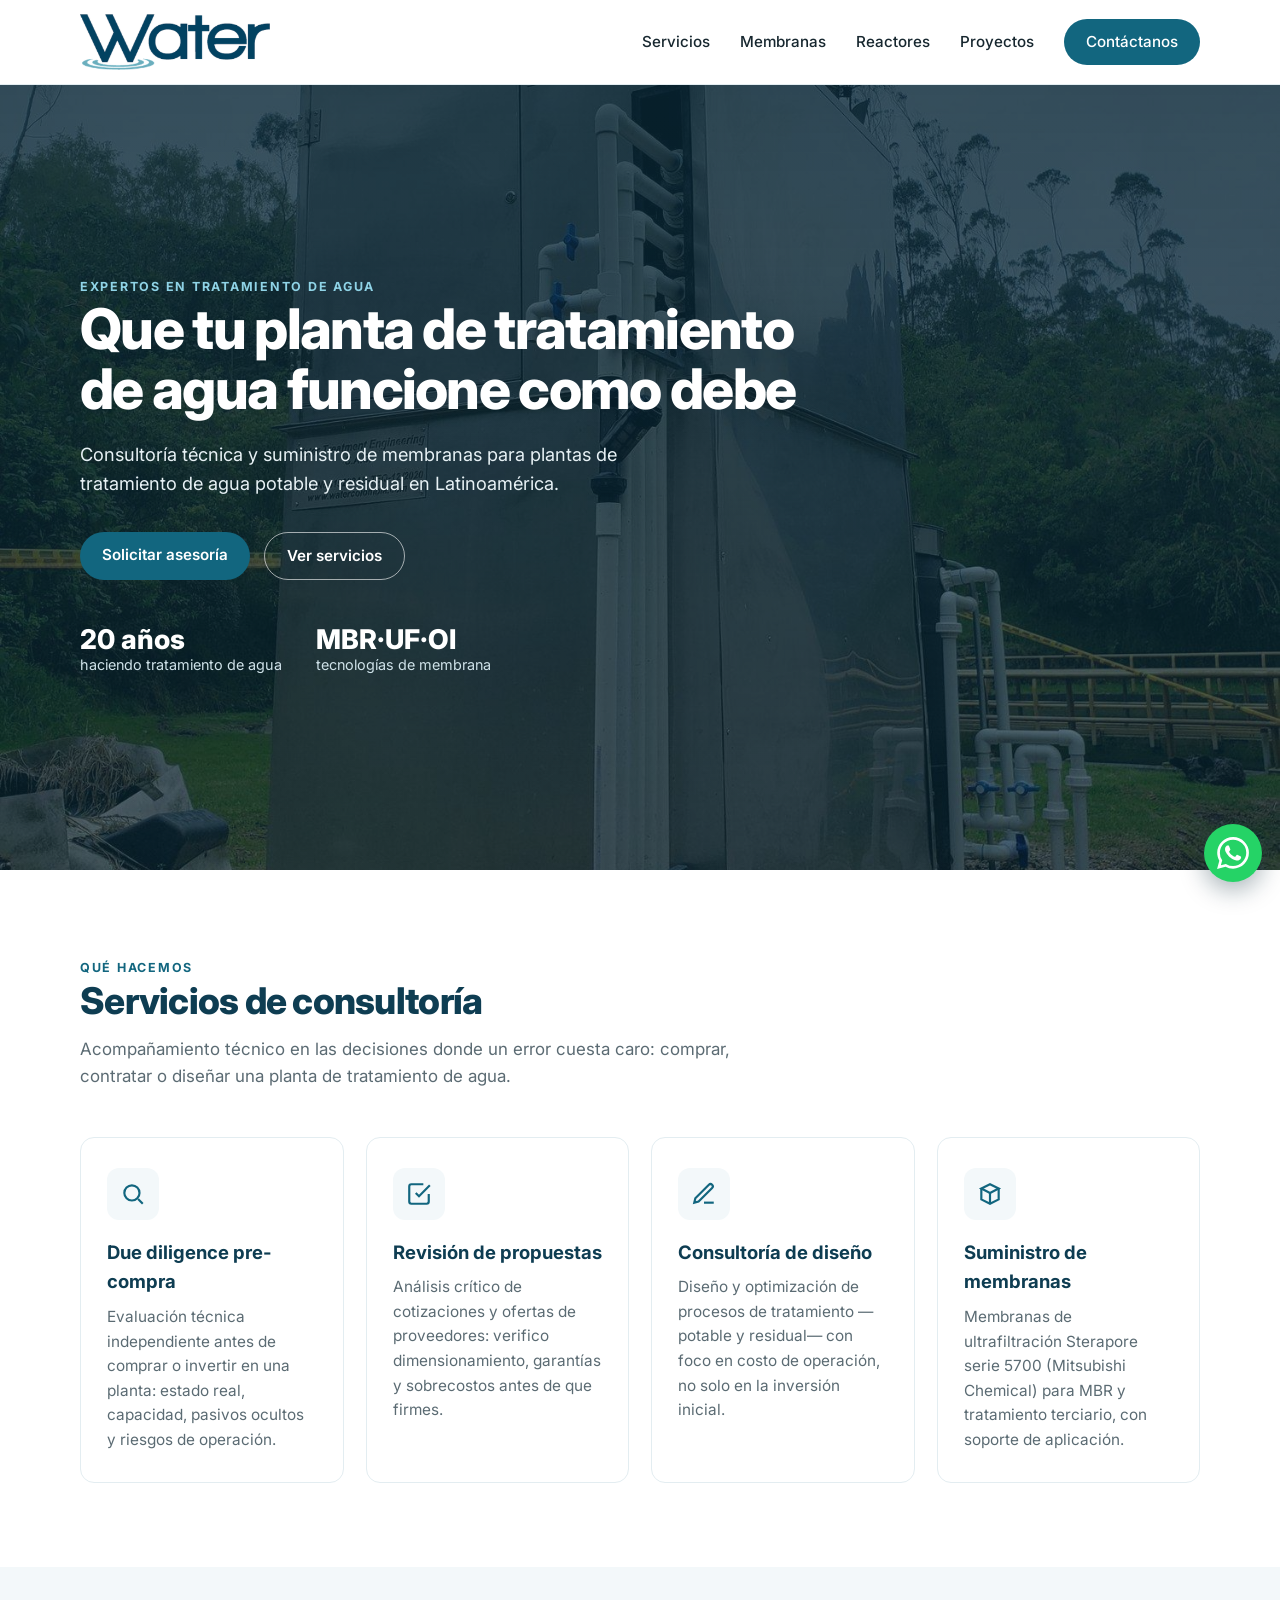
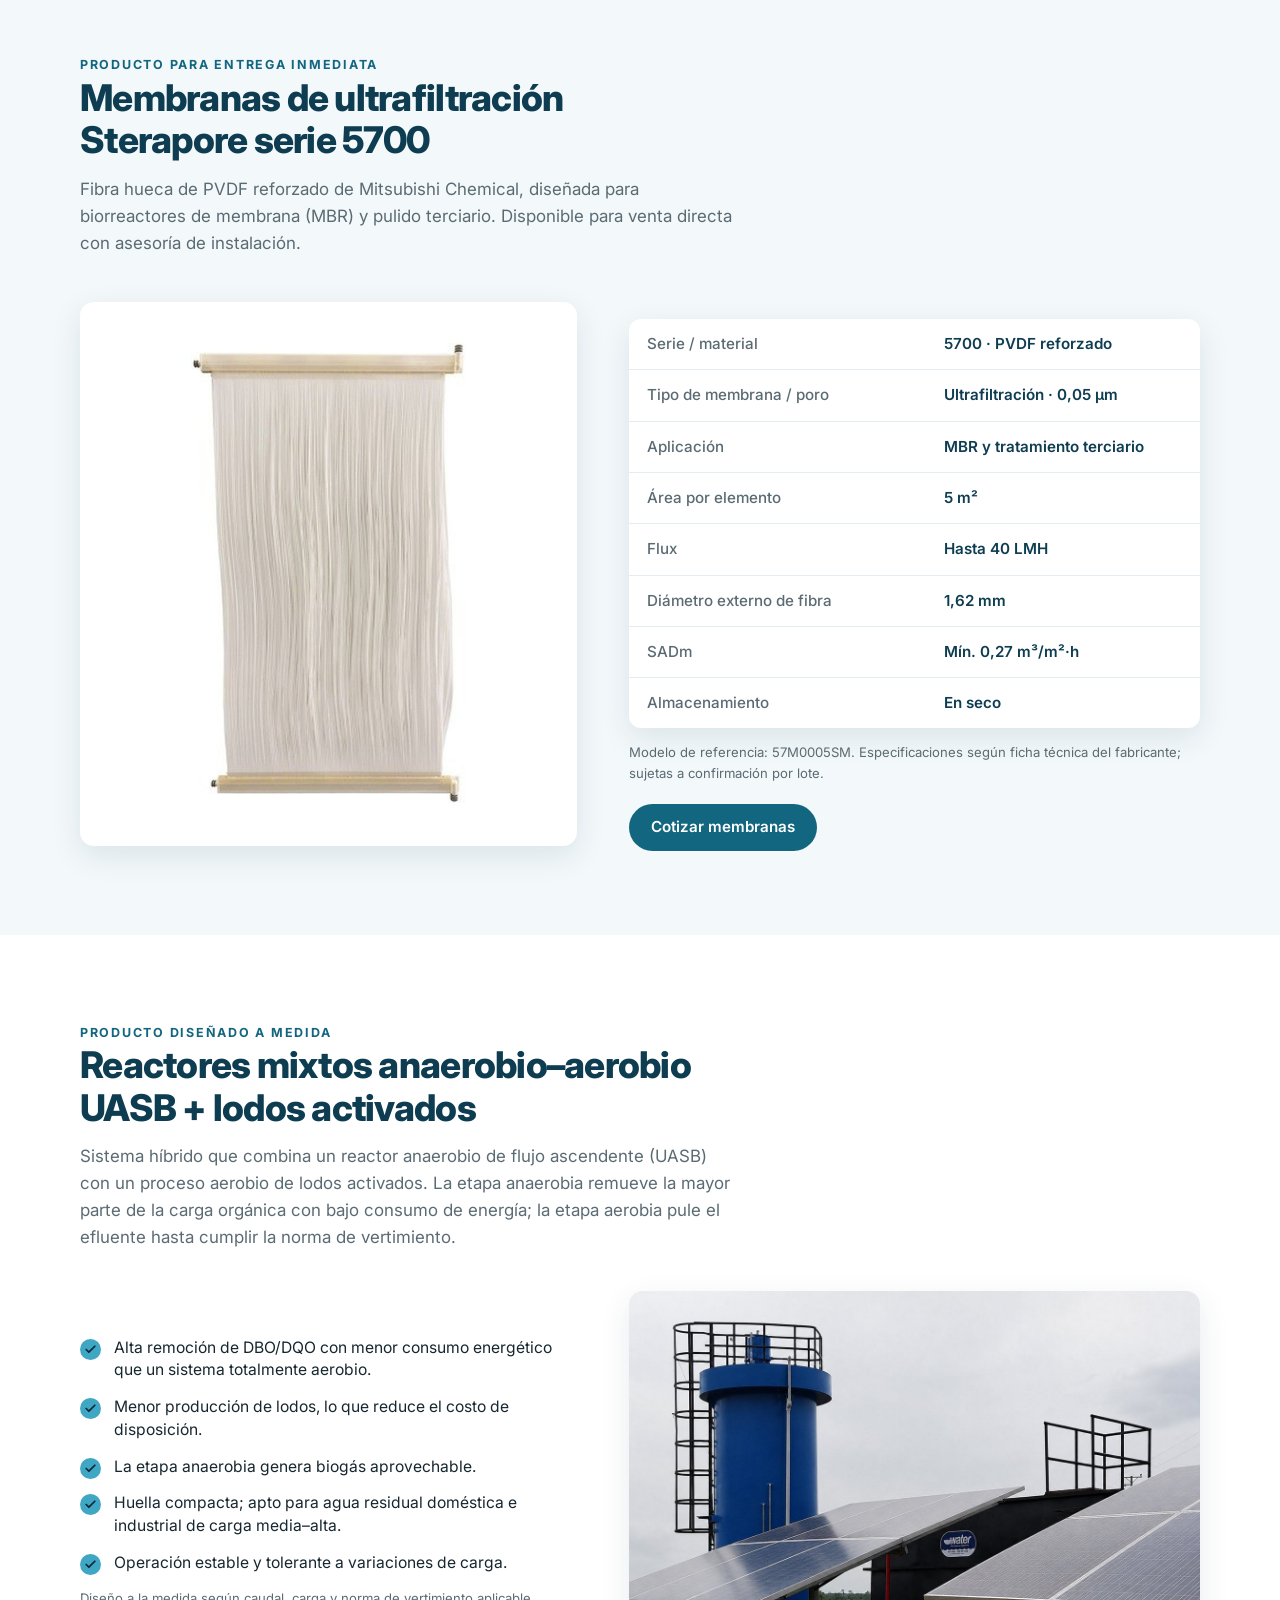
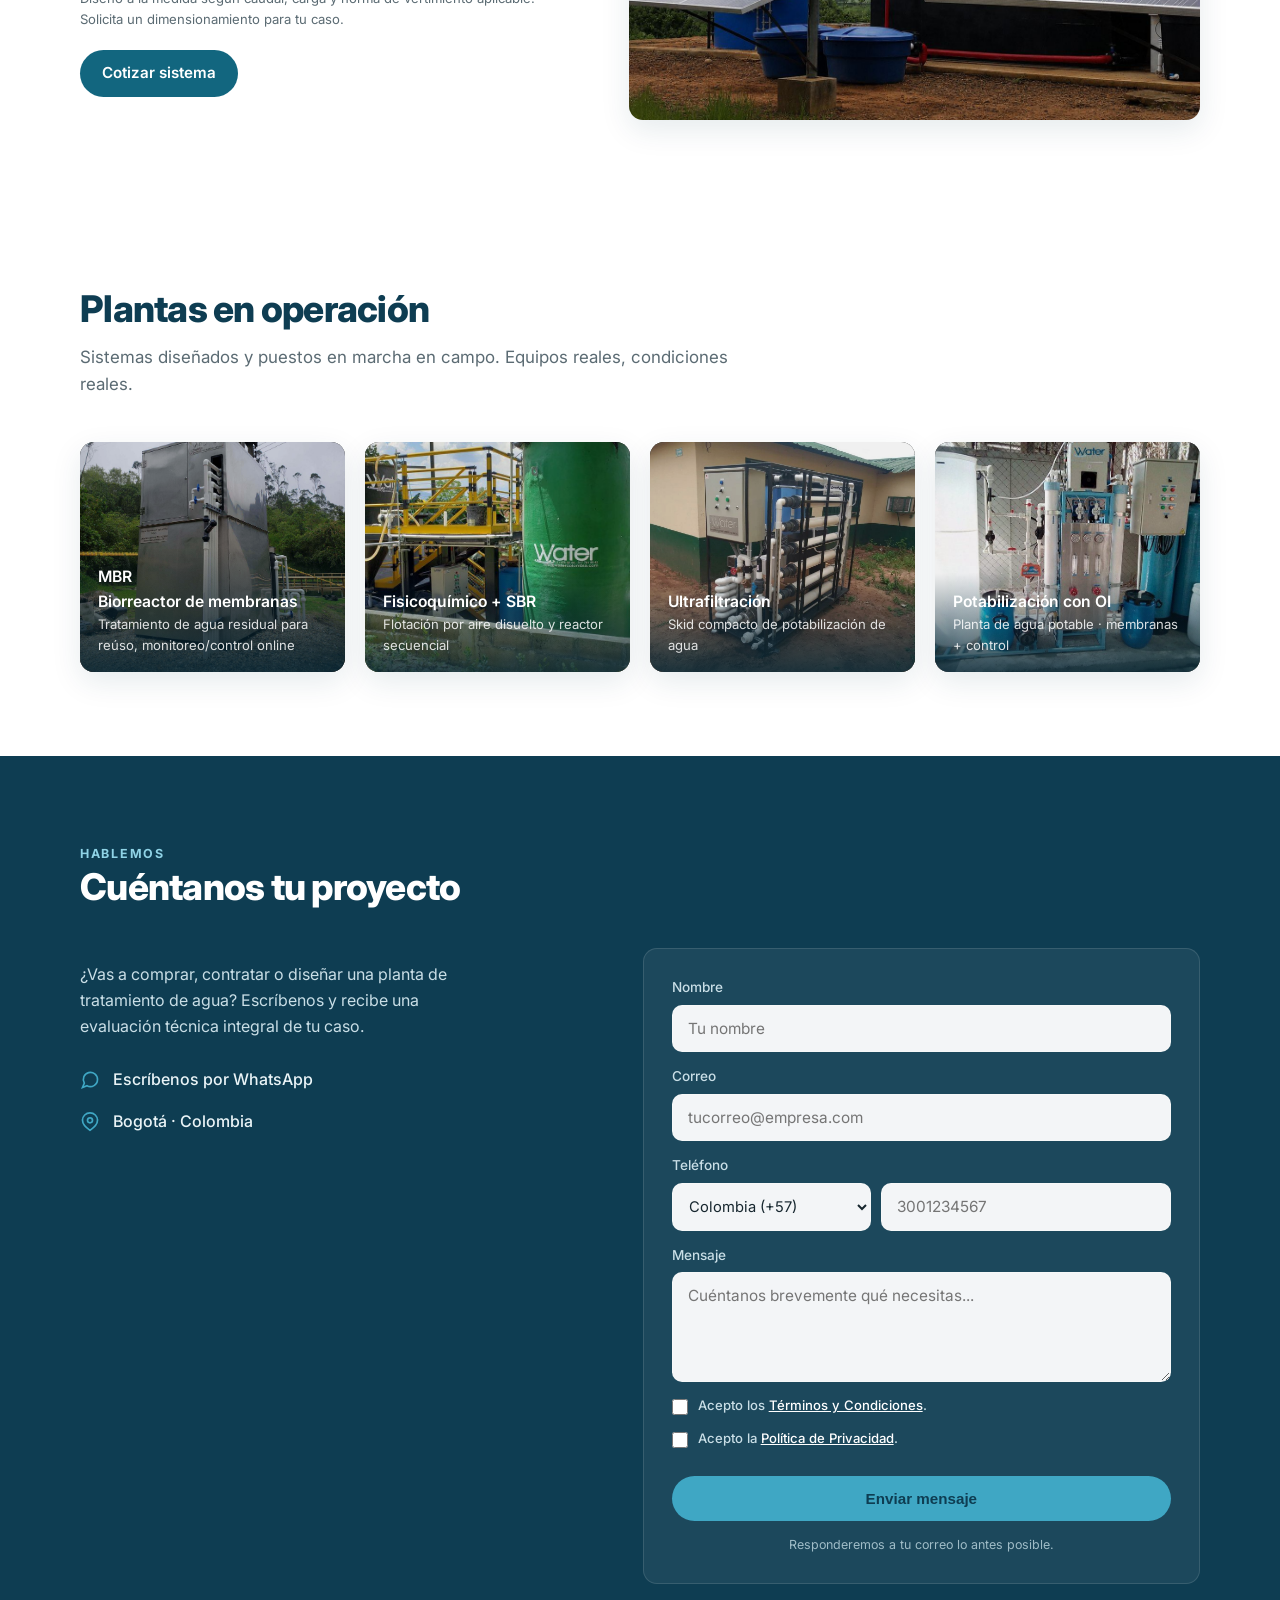
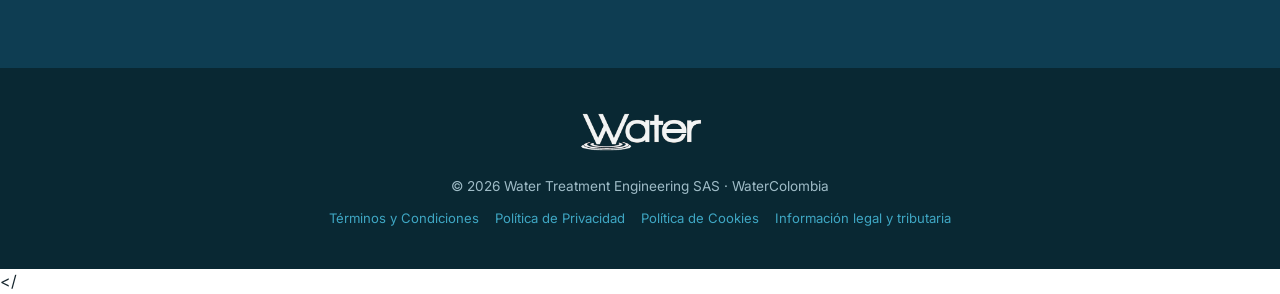
==== index.html @ f421b332 "Footer: nuevo logo blanco sin fondo Co-Authored-By: Claude Sonnet 5.5 <noreply@anthropic.com>" ====
<!DOCTYPE html>
<html lang="es">
<head>
<meta charset="UTF-8">
<meta name="viewport" content="width=device-width, initial-scale=1.0">
<title>WaterColombia · Expertos en tratamiento de agua en Colombia</title>
<meta name="description" content="Consultoría independiente en tratamiento de agua en Colombia: due diligence técnica, revisión de propuestas, diseño y suministro de membranas MBR/ultrafiltración en Latinoamérica.">
<link rel="canonical" href="https://www.watercolombia.com/">
<link rel="icon" type="image/png" sizes="48x48" href="img/favicon-48.png">
<link rel="icon" type="image/png" sizes="32x32" href="img/favicon-32.png">
<link rel="apple-touch-icon" sizes="180x180" href="img/apple-touch-icon.png">

<!-- Open Graph (vista previa al compartir el enlace) -->
<meta property="og:title" content="WaterColombia · Expertos en tratamiento de agua">
<meta property="og:description" content="Consultoría técnica independiente en tratamiento de agua y suministro de membranas MBR/UF.">
<meta property="og:type" content="website">
<meta property="og:url" content="https://www.watercolombia.com/">
<meta property="og:image" content="https://www.watercolombia.com/img/hero-mbr.jpg">

<script type="application/ld+json">
{
  "@context": "https://schema.org",
  "@type": "ProfessionalService",
  "name": "WaterColombia",
  "description": "Consultoría independiente en tratamiento de agua: due diligence técnica, revisión de propuestas, diseño y suministro de membranas MBR/ultrafiltración.",
  "url": "https://www.watercolombia.com/",
  "image": "https://www.watercolombia.com/img/hero-mbr.jpg",
  "areaServed": {
    "@type": "Country",
    "name": "Colombia"
  },
  "address": {
    "@type": "PostalAddress",
    "addressCountry": "CO"
  },
  "makesOffer": [
    { "@type": "Offer", "itemOffered": { "@type": "Service", "name": "Due diligence pre-compra de plantas de tratamiento de agua" } },
    { "@type": "Offer", "itemOffered": { "@type": "Service", "name": "Revisión de propuestas técnicas" } },
    { "@type": "Offer", "itemOffered": { "@type": "Service", "name": "Consultoría de diseño de plantas de tratamiento" } },
    { "@type": "Offer", "itemOffered": { "@type": "Product", "name": "Membranas de ultrafiltración Sterapore serie 5700" } }
  ]
}
</script>

<link rel="preconnect" href="https://fonts.googleapis.com">
<link rel="preconnect" href="https://fonts.gstatic.com" crossorigin>
<link href="https://fonts.googleapis.com/css2?family=Inter:wght@400;500;600;700;800&display=swap" rel="stylesheet">

<style>
  :root{
    --navy:#0e3d52;
    --teal:#12667f;
    --accent:#3fa7c4;
    --ink:#17272f;
    --muted:#5b6b73;
    --bg:#ffffff;
    --soft:#f3f8fa;
    --line:#e3edf1;
    --radius:14px;
    --shadow:0 10px 30px rgba(14,61,82,.10);
  }
  *{box-sizing:border-box;margin:0;padding:0}
  html{scroll-behavior:smooth}
  body{
    font-family:'Inter',system-ui,-apple-system,Segoe UI,Roboto,sans-serif;
    color:var(--ink);background:var(--bg);line-height:1.6;
    -webkit-font-smoothing:antialiased;
  }
  a{color:inherit;text-decoration:none}
  .wrap{width:min(1120px,92%);margin-inline:auto}
  section{padding:84px 0}
  h2{font-size:clamp(1.6rem,3.2vw,2.3rem);font-weight:800;color:var(--navy);letter-spacing:-.02em;line-height:1.15}
  .lead{color:var(--muted);font-size:1.06rem;max-width:60ch;margin-top:14px}
  .eyebrow{color:var(--teal);font-weight:700;text-transform:uppercase;letter-spacing:.14em;font-size:.78rem}

  /* ---------- Header ---------- */
  header{
    position:sticky;top:0;z-index:50;
    background:rgba(255,255,255,.88);backdrop-filter:saturate(180%) blur(10px);
    border-bottom:1px solid var(--line);
  }
  .nav{display:flex;align-items:center;justify-content:space-between;height:84px}
  .nav img{height:56px;width:auto;display:block}
  .nav-links{display:flex;gap:30px;align-items:center}
  .nav-links a{font-weight:500;color:var(--ink);font-size:.95rem}
  .nav-links a:hover{color:var(--teal)}
  .nav-links a.btn{color:#fff}
  .nav-links a.btn:hover{color:#fff}
  .btn{
    display:inline-block;background:var(--teal);color:#fff;font-weight:600;
    padding:11px 22px;border-radius:999px;font-size:.95rem;transition:.18s;
    border:none;cursor:pointer;
  }
  .btn:hover{background:var(--navy);transform:translateY(-1px)}
  .btn.ghost{background:transparent;color:var(--teal);border:1.5px solid var(--accent)}
  .btn.ghost:hover{background:var(--soft);color:var(--navy)}
  .menu-toggle{display:none;background:none;border:0;font-size:1.6rem;color:var(--navy);cursor:pointer}

  /* ---------- Hero ---------- */
  .hero{
    position:relative;color:#fff;overflow:hidden;
    background:linear-gradient(180deg,rgba(9,40,54,.78),rgba(9,40,54,.62)),url('img/hero-mbr.jpg') center 30%/cover no-repeat;
  }
  .hero .wrap{padding:104px 0 110px}
  .hero h1{font-size:clamp(2.1rem,5vw,3.5rem);font-weight:800;letter-spacing:-.03em;line-height:1.08;max-width:20ch}
  .hero p{margin-top:20px;font-size:1.14rem;max-width:52ch;color:#e7f1f5}
  .hero-cta{margin-top:34px;display:flex;gap:14px;flex-wrap:wrap}
  .hero-cta .btn.ghost{color:#fff;border-color:rgba(255,255,255,.6)}
  .hero-cta .btn.ghost:hover{background:rgba(255,255,255,.12);color:#fff}
  .trust{margin-top:46px;display:flex;gap:34px;flex-wrap:wrap;font-size:.9rem;color:#cfe2e9}
  .trust b{display:block;font-size:1.7rem;font-weight:800;color:#fff;line-height:1}
  .tech .tk,.tech .sep{display:inline-block;opacity:0;transform:translateX(26px);
    animation:techIn .55s cubic-bezier(.22,.9,.3,1) forwards;animation-delay:var(--d)}
  @keyframes techIn{to{opacity:1;transform:translateX(0)}}
  @media (prefers-reduced-motion:reduce){.tech .tk,.tech .sep{animation:none;opacity:1;transform:none}}

  /* ---------- Servicios ---------- */
  .grid{display:grid;gap:22px}
  .services{grid-template-columns:repeat(auto-fit,minmax(240px,1fr));margin-top:46px}
  .card{
    background:var(--bg);border:1px solid var(--line);border-radius:var(--radius);
    padding:30px 26px;transition:.2s;
  }
  .card:hover{box-shadow:var(--shadow);transform:translateY(-3px);border-color:#cfe3ea}
  .card .ic{
    width:52px;height:52px;border-radius:12px;background:var(--soft);
    display:grid;place-items:center;margin-bottom:18px;
  }
  .card .ic svg{width:26px;height:26px;stroke:var(--teal)}
  .card h3{font-size:1.16rem;color:var(--navy);font-weight:700;margin-bottom:8px}
  .card p{color:var(--muted);font-size:.96rem}

  /* ---------- Membranas ---------- */
  .membranas{background:var(--soft)}
  .mem-grid{display:grid;grid-template-columns:1fr 1.15fr;gap:52px;align-items:center;margin-top:40px}
  .mem-grid img{width:100%;border-radius:var(--radius);box-shadow:var(--shadow)}
  table.spec{width:100%;border-collapse:collapse;margin-top:22px;background:#fff;border-radius:12px;overflow:hidden;box-shadow:var(--shadow)}
  table.spec td{padding:13px 18px;border-bottom:1px solid var(--line);font-size:.95rem}
  table.spec tr:last-child td{border-bottom:none}
  table.spec td:first-child{color:var(--muted);font-weight:500;width:52%}
  table.spec td:last-child{color:var(--navy);font-weight:600}
  .note{font-size:.82rem;color:var(--muted);margin-top:14px}
  .benefits{list-style:none;margin-top:22px;display:flex;flex-direction:column;gap:14px}
  .benefits li{position:relative;padding-left:34px;color:var(--ink);font-size:.98rem;line-height:1.45}
  .benefits li::before{
    content:"";position:absolute;left:0;top:2px;width:21px;height:21px;border-radius:50%;
    background:var(--accent) url("data:image/svg+xml,%3Csvg xmlns='http://www.w3.org/2000/svg' viewBox='0 0 24 24' fill='none' stroke='%23092836' stroke-width='3.2' stroke-linecap='round' stroke-linejoin='round'%3E%3Cpath d='M20 6L9 17l-5-5'/%3E%3C/svg%3E") center/13px no-repeat;
  }

  /* ---------- Proyectos ---------- */
  .proj-grid{display:grid;grid-template-columns:repeat(auto-fit,minmax(260px,1fr));gap:20px;margin-top:44px}
  .proj{border-radius:var(--radius);overflow:hidden;position:relative;box-shadow:var(--shadow);background:#000}
  .proj img{width:100%;height:230px;object-fit:cover;display:block;transition:.4s;opacity:.94}
  .proj:hover img{transform:scale(1.05);opacity:1}
  .proj span{
    position:absolute;left:0;right:0;bottom:0;padding:16px 18px;color:#fff;font-weight:600;
    background:linear-gradient(0deg,rgba(9,40,54,.86),transparent);font-size:.98rem;
  }
  .proj span small{display:block;font-weight:400;opacity:.85;font-size:.82rem}

  /* ---------- Contacto ---------- */
  .contacto{background:var(--navy);color:#fff}
  .contacto h2{color:#fff}
  .contact-grid{display:grid;grid-template-columns:1fr 1.1fr;gap:56px;margin-top:40px;align-items:start}
  .contact-info p{color:#c9dee6;margin-top:14px;max-width:42ch}
  .contact-list{margin-top:28px;display:flex;flex-direction:column;gap:16px}
  .contact-list a,.contact-list div{display:flex;align-items:center;gap:13px;color:#eaf4f7;font-weight:500}
  .contact-list svg{width:20px;height:20px;stroke:var(--accent);flex:none}
  form{display:grid;gap:14px;background:rgba(255,255,255,.06);padding:28px;border-radius:var(--radius);border:1px solid rgba(255,255,255,.12)}
  form label{font-size:.85rem;color:#c9dee6;font-weight:500;margin-bottom:-8px}
  .phone-row{display:grid;grid-template-columns:minmax(130px,40%) 1fr;gap:10px}
  .field-hint{font-size:.78rem;color:#9fbcc7;margin-top:-6px}
  .field-hint.bad{color:#ffb4b4}
  form select{
    width:100%;padding:13px 12px;border-radius:10px;border:1px solid rgba(255,255,255,.18);
    background:rgba(255,255,255,.95);color:var(--ink);font-family:inherit;font-size:.92rem;
    text-overflow:ellipsis;
  }
  form select:focus{outline:2px solid var(--accent);border-color:transparent}
  form input,form textarea{
    width:100%;padding:13px 15px;border-radius:10px;border:1px solid rgba(255,255,255,.18);
    background:rgba(255,255,255,.95);color:var(--ink);font-family:inherit;font-size:.96rem;
  }
  form input:focus,form textarea:focus{outline:2px solid var(--accent);border-color:transparent}
  form textarea{resize:vertical;min-height:110px}
  form .btn{width:100%;background:var(--accent);color:var(--navy);font-weight:700;padding:14px}
  form .btn:hover{background:#fff}
  .form-note{font-size:.78rem;color:#9fbcc7;text-align:center}
  .form-ok{background:rgba(63,167,196,.18);border:1px solid var(--accent);border-radius:10px;padding:12px 14px;color:#fff;font-size:.92rem}
  .form-err{background:rgba(220,70,70,.18);border:1px solid #e07070;border-radius:10px;padding:10px 14px;color:#fff;font-size:.88rem}
  .consent{display:flex;align-items:flex-start;gap:10px;font-size:.82rem;color:#c9dee6;line-height:1.4;margin:0}
  .consent input[type=checkbox]{width:16px;height:16px;flex:none;margin-top:3px;accent-color:var(--accent)}
  .consent a{color:#fff;text-decoration:underline}

  /* ---------- Botón flotante WhatsApp ---------- */
  .wa-float{
    position:fixed;right:18px;bottom:18px;z-index:60;width:58px;height:58px;border-radius:50%;
    background:#25d366;display:grid;place-items:center;box-shadow:0 8px 24px rgba(9,40,54,.35);
    transition:transform .18s,box-shadow .18s;
  }
  .wa-float:hover{transform:scale(1.07);box-shadow:0 10px 28px rgba(9,40,54,.45)}
  .wa-float svg{width:32px;height:32px;fill:#fff}

  /* ---------- Footer ---------- */
  footer{background:#092833;color:#9fbcc7;padding:40px 0;text-align:center}
  footer img{height:46px;width:auto;margin-bottom:14px;opacity:.95}
  footer p{font-size:.85rem}
  footer a{color:var(--accent)}

  /* ---------- Responsive ---------- */
  @media(max-width:820px){
    .mem-grid,.contact-grid{grid-template-columns:1fr;gap:34px}
    .nav-links{
      display:none;position:absolute;top:84px;left:0;right:0;flex-direction:column;
      background:#fff;border-bottom:1px solid var(--line);padding:18px 0;gap:6px;box-shadow:var(--shadow);
    }
    .nav-links.open{display:flex}
    .nav-links a{padding:10px 22px;width:100%}
    .nav-links .btn{margin:8px 22px 0;text-align:center}
    .menu-toggle{display:block}
    section{padding:60px 0}
    .hero .wrap{padding:76px 0 84px}
  }
</style>
</head>
<body>

<!-- ============ HEADER ============ -->
<header>
  <div class="wrap nav">
    <a href="#inicio"><img src="img/logo-dark.png" alt="WaterColombia"></a>
    <nav class="nav-links" id="navLinks">
      <a href="#servicios">Servicios</a>
      <a href="#membranas">Membranas</a>
      <a href="#reactores">Reactores</a>
      <a href="#proyectos">Proyectos</a>
      <a href="#contacto" class="btn">Contáctanos</a>
    </nav>
    <button class="menu-toggle" id="menuToggle" aria-label="Menú">&#9776;</button>
  </div>
</header>

<!-- ============ HERO ============ -->
<section class="hero" id="inicio">
  <div class="wrap">
    <span class="eyebrow" style="color:#8fd3e6">Expertos en tratamiento de agua</span>
    <h1>Que tu planta de tratamiento de agua funcione como debe</h1>
    <p>Consultoría técnica y suministro de membranas para plantas de tratamiento de agua potable y residual en Latinoamérica.</p>
    <div class="hero-cta">
      <a href="#contacto" class="btn">Solicitar asesoría</a>
      <a href="#servicios" class="btn ghost">Ver servicios</a>
    </div>
    <div class="trust">
      <div><b><span id="yearCount">1</span> años</b> haciendo tratamiento de agua</div>
      <div><b class="tech"><span class="tk" style="--d:.42s">MBR</span><span class="sep" style="--d:.34s"> · </span><span class="tk" style="--d:.26s">UF</span><span class="sep" style="--d:.18s"> · </span><span class="tk" style="--d:.1s">OI</span></b> tecnologías de membrana</div>
    </div>
  </div>
</section>

<!-- ============ SERVICIOS ============ -->
<section id="servicios">
  <div class="wrap">
    <span class="eyebrow">Qué hacemos</span>
    <h2>Servicios de consultoría</h2>
    <p class="lead">Acompañamiento técnico en las decisiones donde un error cuesta caro: comprar, contratar o diseñar una planta de tratamiento de agua.</p>

    <div class="grid services">
      <div class="card">
        <div class="ic"><svg fill="none" stroke-width="2" viewBox="0 0 24 24"><circle cx="11" cy="11" r="7"/><path d="M21 21l-4.3-4.3"/></svg></div>
        <h3>Due diligence pre-compra</h3>
        <p>Evaluación técnica independiente antes de comprar o invertir en una planta: estado real, capacidad, pasivos ocultos y riesgos de operación.</p>
      </div>
      <div class="card">
        <div class="ic"><svg fill="none" stroke-width="2" viewBox="0 0 24 24"><path d="M9 11l3 3L22 4"/><path d="M21 12v7a2 2 0 01-2 2H5a2 2 0 01-2-2V5a2 2 0 012-2h11"/></svg></div>
        <h3>Revisión de propuestas</h3>
        <p>Análisis crítico de cotizaciones y ofertas de proveedores: verifico dimensionamiento, garantías y sobrecostos antes de que firmes.</p>
      </div>
      <div class="card">
        <div class="ic"><svg fill="none" stroke-width="2" viewBox="0 0 24 24"><path d="M12 20h9"/><path d="M16.5 3.5a2.1 2.1 0 013 3L7 19l-4 1 1-4z"/></svg></div>
        <h3>Consultoría de diseño</h3>
        <p>Diseño y optimización de procesos de tratamiento —potable y residual— con foco en costo de operación, no solo en la inversión inicial.</p>
      </div>
      <div class="card">
        <div class="ic"><svg fill="none" stroke-width="2" viewBox="0 0 24 24"><path d="M20 7L12 3 4 7l8 4 8-4z"/><path d="M4 7v10l8 4 8-4V7"/><path d="M12 11v10"/></svg></div>
        <h3>Suministro de membranas</h3>
        <p>Membranas de ultrafiltración Sterapore serie 5700 (Mitsubishi Chemical) para MBR y tratamiento terciario, con soporte de aplicación.</p>
      </div>
    </div>
  </div>
</section>

<!-- ============ MEMBRANAS ============ -->
<section class="membranas" id="membranas">
  <div class="wrap">
    <span class="eyebrow">Producto para entrega inmediata</span>
    <h2>Membranas de ultrafiltración<br>Sterapore serie 5700</h2>
    <p class="lead">Fibra hueca de PVDF reforzado de Mitsubishi Chemical, diseñada para biorreactores de membrana (MBR) y pulido terciario. Disponible para venta directa con asesoría de instalación.</p>

    <div class="mem-grid">
      <div style="background:#fff;border-radius:var(--radius);box-shadow:var(--shadow);display:flex;justify-content:center;align-items:center;padding:32px">
        <img src="img/membrana-modulo.jpg" alt="Módulo de membrana de ultrafiltración de fibra hueca Sterapore" loading="lazy" style="width:auto;max-width:100%;max-height:480px;box-shadow:none;border-radius:0">
      </div>
      <div>
        <table class="spec">
          <tr><td>Serie / material</td><td>5700 · PVDF reforzado</td></tr>
          <tr><td>Tipo de membrana / poro</td><td>Ultrafiltración · 0,05 µm</td></tr>
          <tr><td>Aplicación</td><td>MBR y tratamiento terciario</td></tr>
          <tr><td>Área por elemento</td><td>5 m²</td></tr>
          <tr><td>Flux</td><td>Hasta 40 LMH</td></tr>
          <tr><td>Diámetro externo de fibra</td><td>1,62 mm</td></tr>
          <tr><td>SADm</td><td>Mín. 0,27 m³/m²·h</td></tr>
          <tr><td>Almacenamiento</td><td>En seco</td></tr>
        </table>
        <p class="note">Modelo de referencia: 57M0005SM. Especificaciones según ficha técnica del fabricante; sujetas a confirmación por lote.</p>
        <a href="#contacto" class="btn" style="margin-top:20px">Cotizar membranas</a>
      </div>
    </div>
  </div>
</section>

<!-- ============ REACTORES UASB ============ -->
<section id="reactores">
  <div class="wrap">
    <span class="eyebrow">Producto diseñado a medida</span>
    <h2>Reactores mixtos anaerobio–aerobio<br>UASB + lodos activados</h2>
    <p class="lead">Sistema híbrido que combina un reactor anaerobio de flujo ascendente (UASB) con un proceso aerobio de lodos activados. La etapa anaerobia remueve la mayor parte de la carga orgánica con bajo consumo de energía; la etapa aerobia pule el efluente hasta cumplir la norma de vertimiento.</p>

    <div class="mem-grid">
      <div>
        <ul class="benefits">
          <li>Alta remoción de DBO/DQO con menor consumo energético que un sistema totalmente aerobio.</li>
          <li>Menor producción de lodos, lo que reduce el costo de disposición.</li>
          <li>La etapa anaerobia genera biogás aprovechable.</li>
          <li>Huella compacta; apto para agua residual doméstica e industrial de carga media–alta.</li>
          <li>Operación estable y tolerante a variaciones de carga.</li>
        </ul>
        <p class="note">Diseño a la medida según caudal, carga y norma de vertimiento aplicable. Solicita un dimensionamiento para tu caso.</p>
        <a href="#contacto" class="btn" style="margin-top:20px">Cotizar sistema</a>
      </div>
      <img src="img/reactor-uasb.jpg" alt="Reactor anaerobio UASB con planta de lodos activados y alimentación solar" loading="lazy">
    </div>
  </div>
</section>

<!-- ============ PROYECTOS ============ -->
<section id="proyectos">
  <div class="wrap">
    <h2>Plantas en operación</h2>
    <p class="lead">Sistemas diseñados y puestos en marcha en campo. Equipos reales, condiciones reales.</p>

    <div class="proj-grid">
      <div class="proj">
        <img src="img/hero-mbr.jpg" alt="Planta MBR en acero inoxidable" loading="lazy">
        <span>MBR<br>Biorreactor de membranas<small>Tratamiento de agua residual para reúso, monitoreo/control online</small></span>
      </div>
      <div class="proj">
        <img src="img/planta-daf-sbr.jpg" alt="Planta DAF + SBR" loading="lazy">
        <span>Fisicoquímico + SBR<small>Flotación por aire disuelto y reactor secuencial</small></span>
      </div>
      <div class="proj">
        <img src="img/skid-oi.jpg" alt="Skid de ultrafiltración" loading="lazy">
        <span>Ultrafiltración<small>Skid compacto de potabilización de agua</small></span>
      </div>
      <div class="proj">
        <img src="img/ptap-oi.jpg" alt="Planta potabilizadora con ósmosis inversa" loading="lazy">
        <span>Potabilización con OI<small>Planta de agua potable · membranas + control</small></span>
      </div>
    </div>
  </div>
</section>

<!-- ============ CONTACTO ============ -->
<section class="contacto" id="contacto">
  <div class="wrap">
    <span class="eyebrow" style="color:#8fd3e6">Hablemos</span>
    <h2>Cuéntanos tu proyecto</h2>
    <div class="contact-grid">
      <div class="contact-info">
        <p>¿Vas a comprar, contratar o diseñar una planta de tratamiento de agua? Escríbenos y recibe una evaluación técnica integral de tu caso.</p>
        <div class="contact-list">
          <a href="https://wa.me/573209190272?text=Hola%2C%20quiero%20una%20asesor%C3%ADa%20en%20tratamiento%20de%20agua." target="_blank" rel="noopener">
            <svg fill="none" stroke-width="2" viewBox="0 0 24 24"><path d="M21 11.5a8.5 8.5 0 01-12.6 7.4L3 21l2.2-5.3A8.5 8.5 0 1121 11.5z"/></svg>
            Escríbenos por WhatsApp
          </a>
          <div>
            <svg fill="none" stroke-width="2" viewBox="0 0 24 24"><path d="M21 10c0 6-9 12-9 12s-9-6-9-12a9 9 0 0118 0z"/><circle cx="12" cy="10" r="3"/></svg>
            Bogotá · Colombia
          </div>
        </div>
      </div>

      <!-- FORMULARIO: se envía con Web3Forms al correo comercial, protegido con hCaptcha (activado en el panel de Web3Forms). -->
      <form id="contactForm" action="https://api.web3forms.com/submit" method="POST">
        <input type="hidden" name="access_key" value="590ce9ca-277c-46d6-8ea5-009a78114656">
        <input type="hidden" name="subject" value="Nuevo mensaje desde watercolombia.com">
        <input type="hidden" name="from_name" value="Sitio web WaterColombia">
        <input type="hidden" name="redirect" value="https://www.watercolombia.com/?enviado=1#contacto">
        <input type="checkbox" name="botcheck" style="display:none" tabindex="-1" autocomplete="off">
        <p class="form-ok" id="formOk" hidden>¡Gracias! Recibimos tu mensaje y te responderemos lo antes posible.</p>
        <label for="nombre">Nombre</label>
        <input id="nombre" type="text" name="name" placeholder="Tu nombre" required>
        <label for="email">Correo</label>
        <input id="email" type="email" name="email" placeholder="tucorreo@empresa.com" required autocomplete="email" inputmode="email" maxlength="120" pattern="[^@\s]+@[^@\s]+\.[A-Za-z]{2,}" title="Escribe un correo válido, por ejemplo nombre@empresa.com">
        <label for="telefono">Teléfono</label>
        <div class="phone-row">
          <select id="pais" aria-label="Indicativo del país"><option value="CO" selected>Colombia (+57)</option></select>
          <input id="telefono" type="tel" inputmode="numeric" placeholder="3001234567" autocomplete="tel-national" maxlength="12" required>
        </div>
        <input type="hidden" name="telefono" id="telefonoFull">
        <p class="field-hint" id="telHint" hidden></p>
        <label for="mensaje">Mensaje</label>
        <textarea id="mensaje" name="message" placeholder="Cuéntanos brevemente qué necesitas..." required></textarea>
        <label class="consent" for="aceptoTerminos">
          <input type="checkbox" id="aceptoTerminos" name="acepto_terminos" value="Si" required>
          <span>Acepto los <a href="legal/terminos.html" target="_blank" rel="noopener">Términos y Condiciones</a>.</span>
        </label>
        <label class="consent" for="aceptoPrivacidad">
          <input type="checkbox" id="aceptoPrivacidad" name="acepto_privacidad" value="Si" required>
          <span>Acepto la <a href="legal/privacidad.html" target="_blank" rel="noopener">Política de Privacidad</a>.</span>
        </label>
        <div class="h-captcha" data-captcha="true"></div>
        <p class="form-err" id="captchaErr" hidden>Marca la casilla “No soy un robot” para poder enviar.</p>
        <button type="submit" class="btn">Enviar mensaje</button>
        <p class="form-note">Responderemos a tu correo lo antes posible.</p>
      </form>
    </div>
  </div>
</section>

<!-- ============ FOOTER ============ -->
<footer>
  <div class="wrap">
    <img src="img/logo-footer.png" alt="WaterColombia">
    <p>© <span id="year"></span> Water Treatment Engineering SAS · WaterColombia</p>
    <p style="margin-top:10px;display:flex;gap:16px;justify-content:center;flex-wrap:wrap;font-size:.82rem">
      <a href="legal/terminos.html">Términos y Condiciones</a>
      <a href="legal/privacidad.html">Política de Privacidad</a>
      <a href="legal/cookies.html">Política de Cookies</a>
      <a href="legal/informacion-legal.html">Información legal y tributaria</a>
    </p>
  </div>
</footer>

<!-- ============ BOTÓN FLOTANTE WHATSAPP ============ -->
<a class="wa-float" href="https://wa.me/573209190272?text=Hola%2C%20quiero%20una%20asesor%C3%ADa%20en%20tratamiento%20de%20agua." target="_blank" rel="noopener" aria-label="Escríbenos por WhatsApp">
  <svg viewBox="0 0 24 24" aria-hidden="true"><path d="M17.472 14.382c-.297-.149-1.758-.867-2.03-.967-.273-.099-.471-.148-.67.15-.197.297-.767.966-.94 1.164-.173.199-.347.223-.644.075-.297-.15-1.255-.463-2.39-1.475-.883-.788-1.48-1.761-1.653-2.059-.173-.297-.018-.458.13-.606.134-.133.298-.347.446-.52.149-.174.198-.298.298-.497.099-.198.05-.371-.025-.52-.075-.149-.669-1.612-.916-2.207-.242-.579-.487-.5-.669-.51-.173-.008-.371-.01-.57-.01-.198 0-.52.074-.792.372-.272.297-1.04 1.016-1.04 2.479 0 1.462 1.065 2.875 1.213 3.074.149.198 2.096 3.2 5.077 4.487.709.306 1.262.489 1.694.625.712.227 1.36.195 1.871.118.571-.085 1.758-.719 2.006-1.413.248-.694.248-1.289.173-1.413-.074-.124-.272-.198-.57-.347m-5.421 7.403h-.004a9.87 9.87 0 01-5.031-1.378l-.361-.214-3.741.982.998-3.648-.235-.374a9.86 9.86 0 01-1.51-5.26c.001-5.45 4.436-9.884 9.888-9.884 2.64 0 5.122 1.03 6.988 2.898a9.825 9.825 0 012.893 6.994c-.003 5.45-4.437 9.884-9.885 9.884m8.413-18.297A11.815 11.815 0 0012.05 0C5.495 0 .16 5.335.157 11.892c0 2.096.547 4.142 1.588 5.945L.057 24l6.305-1.654a11.882 11.882 0 005.683 1.448h.005c6.554 0 11.89-5.335 11.893-11.893a11.821 11.821 0 00-3.48-8.413z"/></svg>
</a>

<script src="https://web3forms.com/client/script.js" async defer></script>
<script>
  // Año dinámico
  document.getElementById('year').textContent = new Date().getFullYear();
  // Mensaje de confirmación tras enviar el formulario
  if (/[?&]enviado=1/.test(location.search)) {
    const ok = document.getElementById('formOk');
    if (ok) ok.hidden = false;
  }
  // Validación del correo: formato completo (usuario@dominio.ext) con mensaje en español
  (function(){
    const em = document.getElementById('email');
    if(!em) return;
    const re = /^[^@\s]+@[^@\s]+\.[A-Za-z]{2,}$/;
    function check(){
      em.value = em.value.trim();
      em.setCustomValidity(re.test(em.value) ? '' : 'Escribe un correo válido, por ejemplo nombre@empresa.com');
    }
    em.addEventListener('input', check);
    em.addEventListener('blur', check);
    em.form.addEventListener('submit', check);
  })();
  // Teléfono: indicativo de país (Colombia +57 por defecto) y validación del número
  (function(){
    const sel = document.getElementById('pais');
    const inp = document.getElementById('telefono');
    const full = document.getElementById('telefonoFull');
    const hint = document.getElementById('telHint');
    if(!sel || !inp || !full) return;

    // Nombre|indicativo|ISO. Los países del plan NANP (+1) usan 10 dígitos con código de área.
    const raw = 'Afganistán|93|AF;Albania|355|AL;Alemania|49|DE;Andorra|376|AD;Angola|244|AO;Anguila|1|AI;Antigua y Barbuda|1|AG;Arabia Saudita|966|SA;Argelia|213|DZ;Argentina|54|AR;Armenia|374|AM;Aruba|297|AW;Australia|61|AU;Austria|43|AT;Azerbaiyán|994|AZ;Bahamas|1|BS;Bangladés|880|BD;Barbados|1|BB;Baréin|973|BH;Bélgica|32|BE;Belice|501|BZ;Benín|229|BJ;Bermudas|1|BM;Bielorrusia|375|BY;Birmania (Myanmar)|95|MM;Bolivia|591|BO;Bonaire|599|BQ;Bosnia y Herzegovina|387|BA;Botsuana|267|BW;Brasil|55|BR;Brunéi|673|BN;Bulgaria|359|BG;Burkina Faso|226|BF;Burundi|257|BI;Bután|975|BT;Cabo Verde|238|CV;Camboya|855|KH;Camerún|237|CM;Canadá|1|CA;Catar|974|QA;Chad|235|TD;Chile|56|CL;China|86|CN;Chipre|357|CY;Colombia|57|CO;Comoras|269|KM;Congo|242|CG;Corea del Norte|850|KP;Corea del Sur|82|KR;Costa de Marfil|225|CI;Costa Rica|506|CR;Croacia|385|HR;Cuba|53|CU;Curazao|599|CW;Dinamarca|45|DK;Dominica|1|DM;Ecuador|593|EC;Egipto|20|EG;El Salvador|503|SV;Emiratos Árabes Unidos|971|AE;Eritrea|291|ER;Eslovaquia|421|SK;Eslovenia|386|SI;España|34|ES;Estados Unidos|1|US;Estonia|372|EE;Esuatini|268|SZ;Etiopía|251|ET;Filipinas|63|PH;Finlandia|358|FI;Fiyi|679|FJ;Francia|33|FR;Gabón|241|GA;Gambia|220|GM;Georgia|995|GE;Ghana|233|GH;Gibraltar|350|GI;Granada|1|GD;Grecia|30|GR;Groenlandia|299|GL;Guadalupe|590|GP;Guam|1|GU;Guatemala|502|GT;Guayana Francesa|594|GF;Guernsey|44|GG;Guinea|224|GN;Guinea Ecuatorial|240|GQ;Guinea-Bisáu|245|GW;Guyana|592|GY;Haití|509|HT;Honduras|504|HN;Hong Kong|852|HK;Hungría|36|HU;India|91|IN;Indonesia|62|ID;Irak|964|IQ;Irán|98|IR;Irlanda|353|IE;Isla de Man|44|IM;Islandia|354|IS;Islas Caimán|1|KY;Islas Cook|682|CK;Islas Feroe|298|FO;Islas Malvinas|500|FK;Islas Marianas del Norte|1|MP;Islas Marshall|692|MH;Islas Salomón|677|SB;Islas Turcas y Caicos|1|TC;Islas Vírgenes Británicas|1|VG;Islas Vírgenes de EE. UU.|1|VI;Israel|972|IL;Italia|39|IT;Jamaica|1|JM;Japón|81|JP;Jersey|44|JE;Jordania|962|JO;Kazajistán|7|KZ;Kenia|254|KE;Kirguistán|996|KG;Kiribati|686|KI;Kosovo|383|XK;Kuwait|965|KW;Laos|856|LA;Lesoto|266|LS;Letonia|371|LV;Líbano|961|LB;Liberia|231|LR;Libia|218|LY;Liechtenstein|423|LI;Lituania|370|LT;Luxemburgo|352|LU;Macao|853|MO;Macedonia del Norte|389|MK;Madagascar|261|MG;Malasia|60|MY;Malaui|265|MW;Maldivas|960|MV;Malí|223|ML;Malta|356|MT;Marruecos|212|MA;Martinica|596|MQ;Mauricio|230|MU;Mauritania|222|MR;Mayotte|262|YT;México|52|MX;Micronesia|691|FM;Moldavia|373|MD;Mónaco|377|MC;Mongolia|976|MN;Montenegro|382|ME;Montserrat|1|MS;Mozambique|258|MZ;Namibia|264|NA;Nauru|674|NR;Nepal|977|NP;Nicaragua|505|NI;Níger|227|NE;Nigeria|234|NG;Niue|683|NU;Noruega|47|NO;Nueva Caledonia|687|NC;Nueva Zelanda|64|NZ;Omán|968|OM;Países Bajos|31|NL;Pakistán|92|PK;Palaos|680|PW;Palestina|970|PS;Panamá|507|PA;Papúa Nueva Guinea|675|PG;Paraguay|595|PY;Perú|51|PE;Polinesia Francesa|689|PF;Polonia|48|PL;Portugal|351|PT;Puerto Rico|1|PR;Reino Unido|44|GB;República Centroafricana|236|CF;República Checa|420|CZ;República Democrática del Congo|243|CD;República Dominicana|1|DO;Reunión|262|RE;Ruanda|250|RW;Rumanía|40|RO;Rusia|7|RU;Samoa|685|WS;Samoa Americana|1|AS;San Cristóbal y Nieves|1|KN;San Marino|378|SM;San Martín (parte holandesa)|1|SX;San Pedro y Miquelón|508|PM;San Vicente y las Granadinas|1|VC;Santa Elena|290|SH;Santa Lucía|1|LC;Santo Tomé y Príncipe|239|ST;Senegal|221|SN;Serbia|381|RS;Seychelles|248|SC;Sierra Leona|232|SL;Singapur|65|SG;Siria|963|SY;Somalia|252|SO;Sri Lanka|94|LK;Sudáfrica|27|ZA;Sudán|249|SD;Sudán del Sur|211|SS;Suecia|46|SE;Suiza|41|CH;Surinam|597|SR;Tailandia|66|TH;Taiwán|886|TW;Tanzania|255|TZ;Tayikistán|992|TJ;Timor Oriental|670|TL;Togo|228|TG;Tokelau|690|TK;Tonga|676|TO;Trinidad y Tobago|1|TT;Túnez|216|TN;Turkmenistán|993|TM;Turquía|90|TR;Tuvalu|688|TV;Ucrania|380|UA;Uganda|256|UG;Uruguay|598|UY;Uzbekistán|998|UZ;Vanuatu|678|VU;Vaticano|379|VA;Venezuela|58|VE;Vietnam|84|VN;Wallis y Futuna|681|WF;Yemen|967|YE;Yibuti|253|DJ;Zambia|260|ZM;Zimbabue|263|ZW';
    const list = raw.split(';').map(s => { const p = s.split('|'); return {name:p[0], code:p[1], iso:p[2]}; });
    list.sort((a,b) => (a.iso==='CO' ? -1 : b.iso==='CO' ? 1 : a.name.localeCompare(b.name,'es')));
    sel.innerHTML = '';
    list.forEach(c => {
      const o = document.createElement('option');
      o.value = c.iso;
      o.textContent = c.name + ' (+' + c.code + ')';
      o.dataset.code = c.code;
      sel.appendChild(o);
    });
    sel.value = 'CO';

    function country(){ const o = sel.options[sel.selectedIndex]; return {iso: sel.value, code: o ? o.dataset.code : '57'}; }

    function rules(c){
      if(c.iso === 'CO') return {
        ph: '3001234567', max: 12,
        hint: '',
        test: d => /^3\d{9}$/.test(d) || /^60\d{8}$/.test(d),
        msg: 'En Colombia el número debe tener 10 dígitos sin el +57: celular (empieza por 3) o fijo (empieza por 60).'
      };
      if(c.code === '1') return {
        ph: '2025550123', max: 11,
        hint: 'Escribe 10 dígitos: código de área + número, sin el +1.',
        test: d => /^[2-9]\d{2}[2-9]\d{6}$/.test(d),
        msg: 'Escribe 10 dígitos: código de área + número (sin el +1).'
      };
      return {
        ph: 'Número sin indicativo', max: 15,
        hint: 'Escribe el número sin el indicativo (+' + c.code + ').',
        test: d => d.length >= 6 && d.length <= 14 && (c.code.length + d.length) <= 15,
        msg: 'Escribe un número válido de 6 a 14 dígitos, sin el indicativo.'
      };
    }

    function digitsOf(v, c){
      let d = v.replace(/\D/g,'');
      if(c.iso === 'CO' && d.length === 12 && d.indexOf('57') === 0) d = d.slice(2);
      else if(c.iso !== 'CO' && d.length > 4 && d.indexOf(c.code) === 0 && (d.length - c.code.length) >= 6) d = d.slice(c.code.length);
      return d;
    }

    // Descarta números evidentemente falsos: todos iguales o secuencias.
    function looksFake(d){
      if(/^(\d)\1+$/.test(d)) return true;
      return '01234567890123456789'.indexOf(d) !== -1 || '98765432109876543210'.indexOf(d) !== -1;
    }

    function update(show){
      const c = country(), r = rules(c);
      inp.placeholder = r.ph;
      inp.maxLength = r.max + 6;
      const d = digitsOf(inp.value, c);
      let ok = true, message = '';
      if(!d){
        ok = false; message = 'Escribe tu número de teléfono.';
      } else {
        if(!r.test(d)){ ok = false; message = r.msg; }
        else if(looksFake(d)){ ok = false; message = 'Ese número no parece real. Revísalo, por favor.'; }
      }
      inp.setCustomValidity(ok ? '' : message);
      full.value = (d && ok) ? '+' + c.code + ' ' + d : '';
      hint.textContent = (!ok && show) ? message : r.hint;
      hint.hidden = !hint.textContent;
      hint.classList.toggle('bad', !ok && show);
    }

    sel.addEventListener('change', () => update(!!inp.value));
    inp.addEventListener('input', () => { inp.value = inp.value.replace(/[^\d\s\-+()]/g,''); update(false); });
    inp.addEventListener('blur', () => update(true));
    inp.form.addEventListener('submit', () => update(true));
    update(false);
  })();
  // Exigir el captcha antes de enviar (la verificación real la hace el servidor)
  (function(){
    const f = document.getElementById('contactForm');
    const err = document.getElementById('captchaErr');
    if(!f) return;
    f.addEventListener('submit', function(e){
      const r = f.querySelector('[name="h-captcha-response"]');
      if(!r || !r.value){
        e.preventDefault();
        if(err) err.hidden = false;
        return;
      }
      if(err) err.hidden = true;
      registrarConsentimiento(f);
    });
  })();

  // Registro trazable de la aceptación de Términos y Privacidad (fecha, hora, IP vía el Worker)
  function registrarConsentimiento(f){
    try{
      const nombre = f.querySelector('#nombre');
      const email = f.querySelector('#email');
      const aceptoTerminos = f.querySelector('#aceptoTerminos');
      const aceptoPrivacidad = f.querySelector('#aceptoPrivacidad');
      fetch('https://watercolombia-consent.absocialmedia3.workers.dev/', {
        method: 'POST',
        headers: { 'Content-Type': 'application/json' },
        body: JSON.stringify({
          nombre: nombre ? nombre.value : '',
          email: email ? email.value : '',
          acepto_terminos: !!(aceptoTerminos && aceptoTerminos.checked),
          acepto_privacidad: !!(aceptoPrivacidad && aceptoPrivacidad.checked),
          version_terminos: 'v1.0-2026-10-15',
          version_privacidad: 'v1.0-2026-10-15',
          pagina: location.href
        }),
        keepalive: true
      }).catch(function(){});
    }catch(e){}
  }
  // Menú móvil
  const t = document.getElementById('menuToggle'), n = document.getElementById('navLinks');
  t.addEventListener('click', () => n.classList.toggle('open'));
  n.querySelectorAll('a').forEach(a => a.addEventListener('click', () => n.classList.remove('open')));

  // Contador de años: 1 -> 20, rápido al inicio y desacelerando (easeOutCubic)
  (function(){
    const el = document.getElementById('yearCount');
    if(!el) return;
    const reduce = window.matchMedia('(prefers-reduced-motion:reduce)').matches;
    const start = 1, end = 20, dur = 1900;
    if(reduce){ el.textContent = end; return; }
    let t0 = null;
    function frame(now){
      if(t0 === null) t0 = now;
      const p = Math.min((now - t0) / dur, 1);
      const e = 1 - Math.pow(1 - p, 3);
      el.textContent = Math.round(start + (end - start) * e);
      if(p < 1) requestAnimationFrame(frame); else el.textContent = end;
    }
    requestAnimationFrame(frame);
  })();
</script>
</
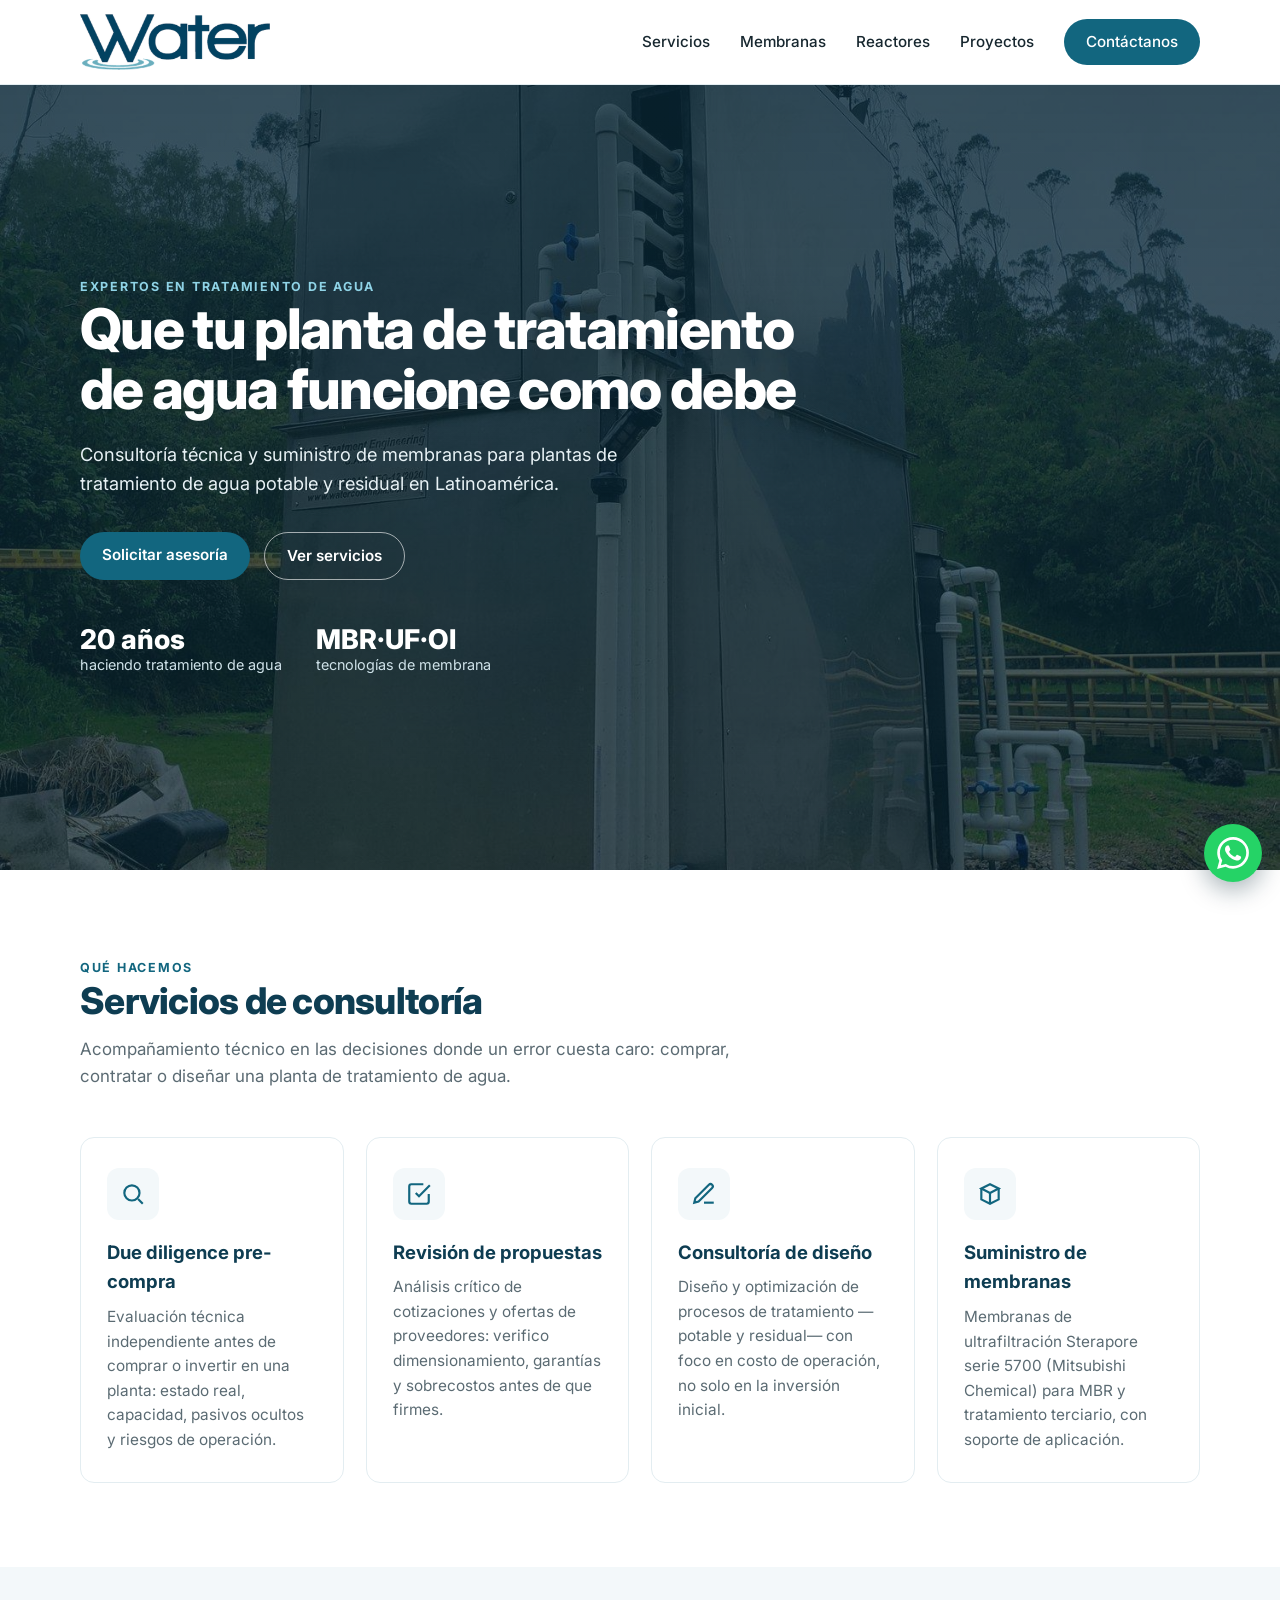
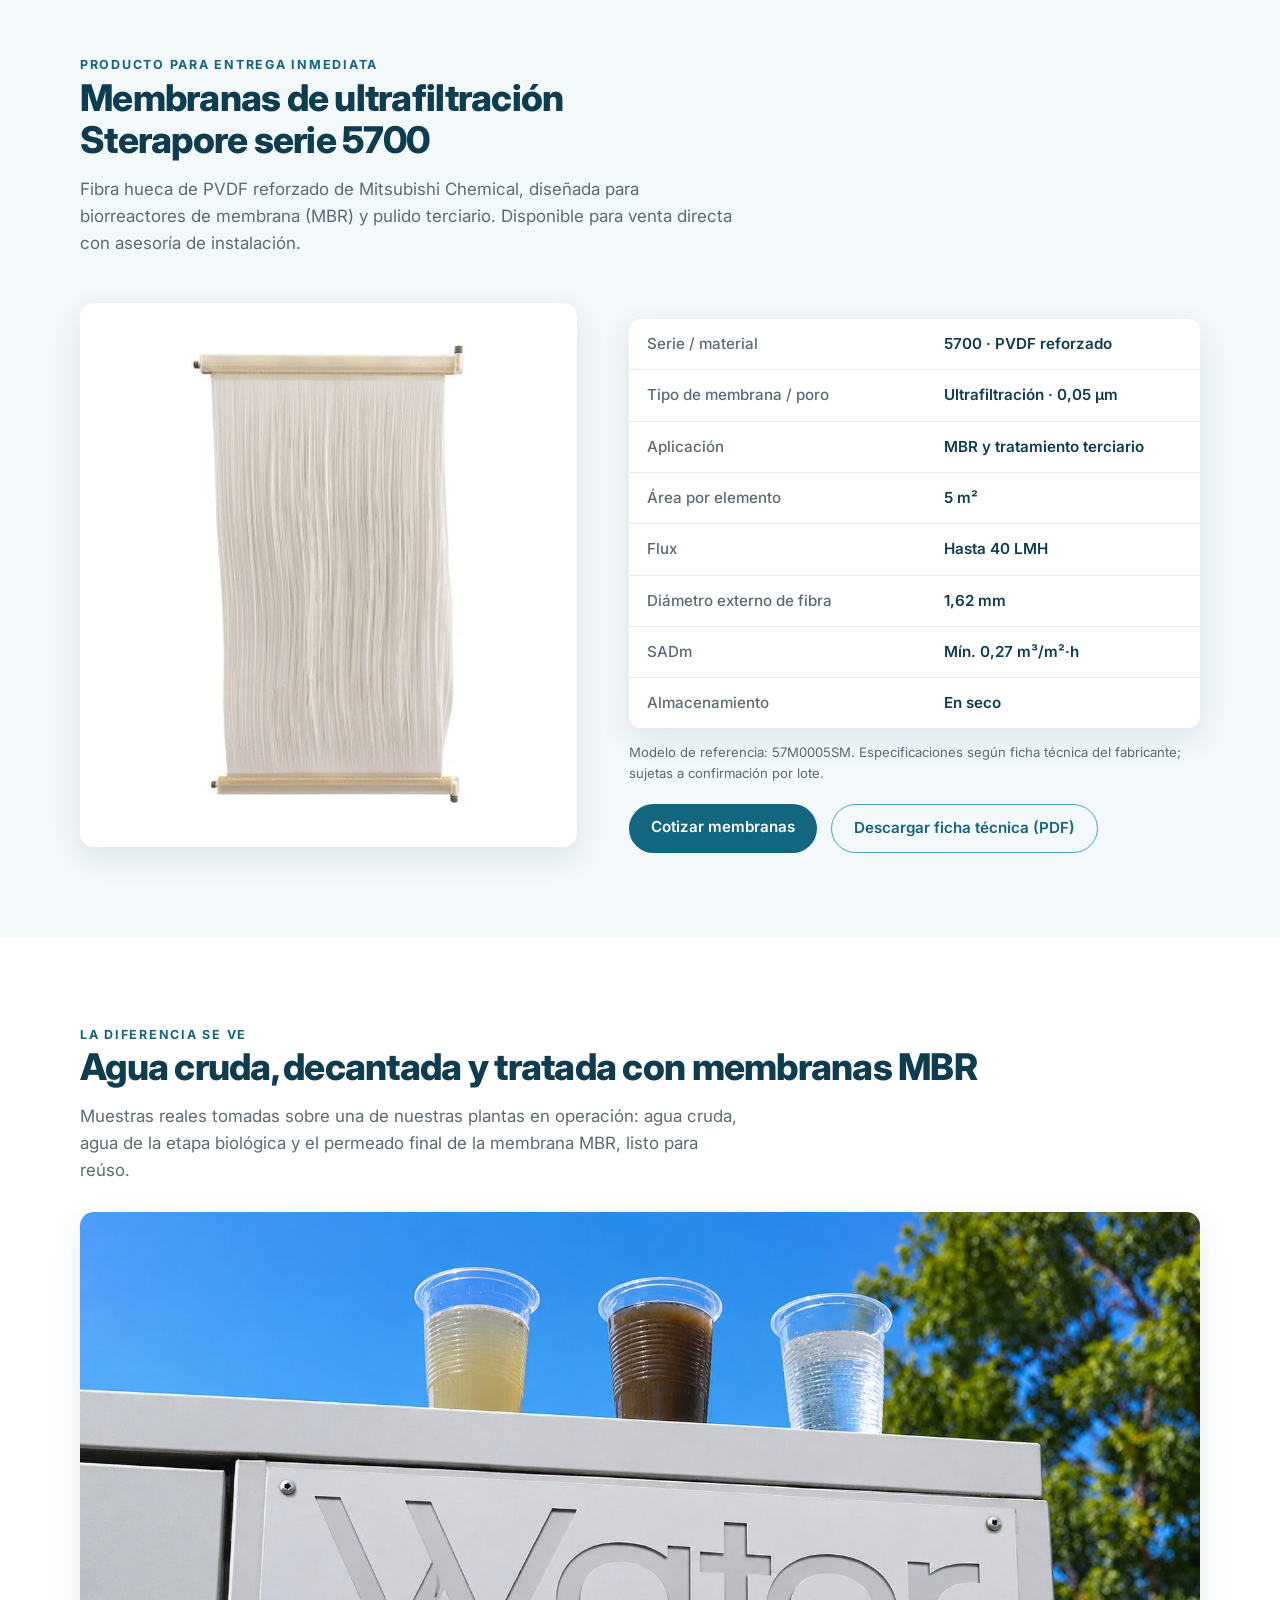
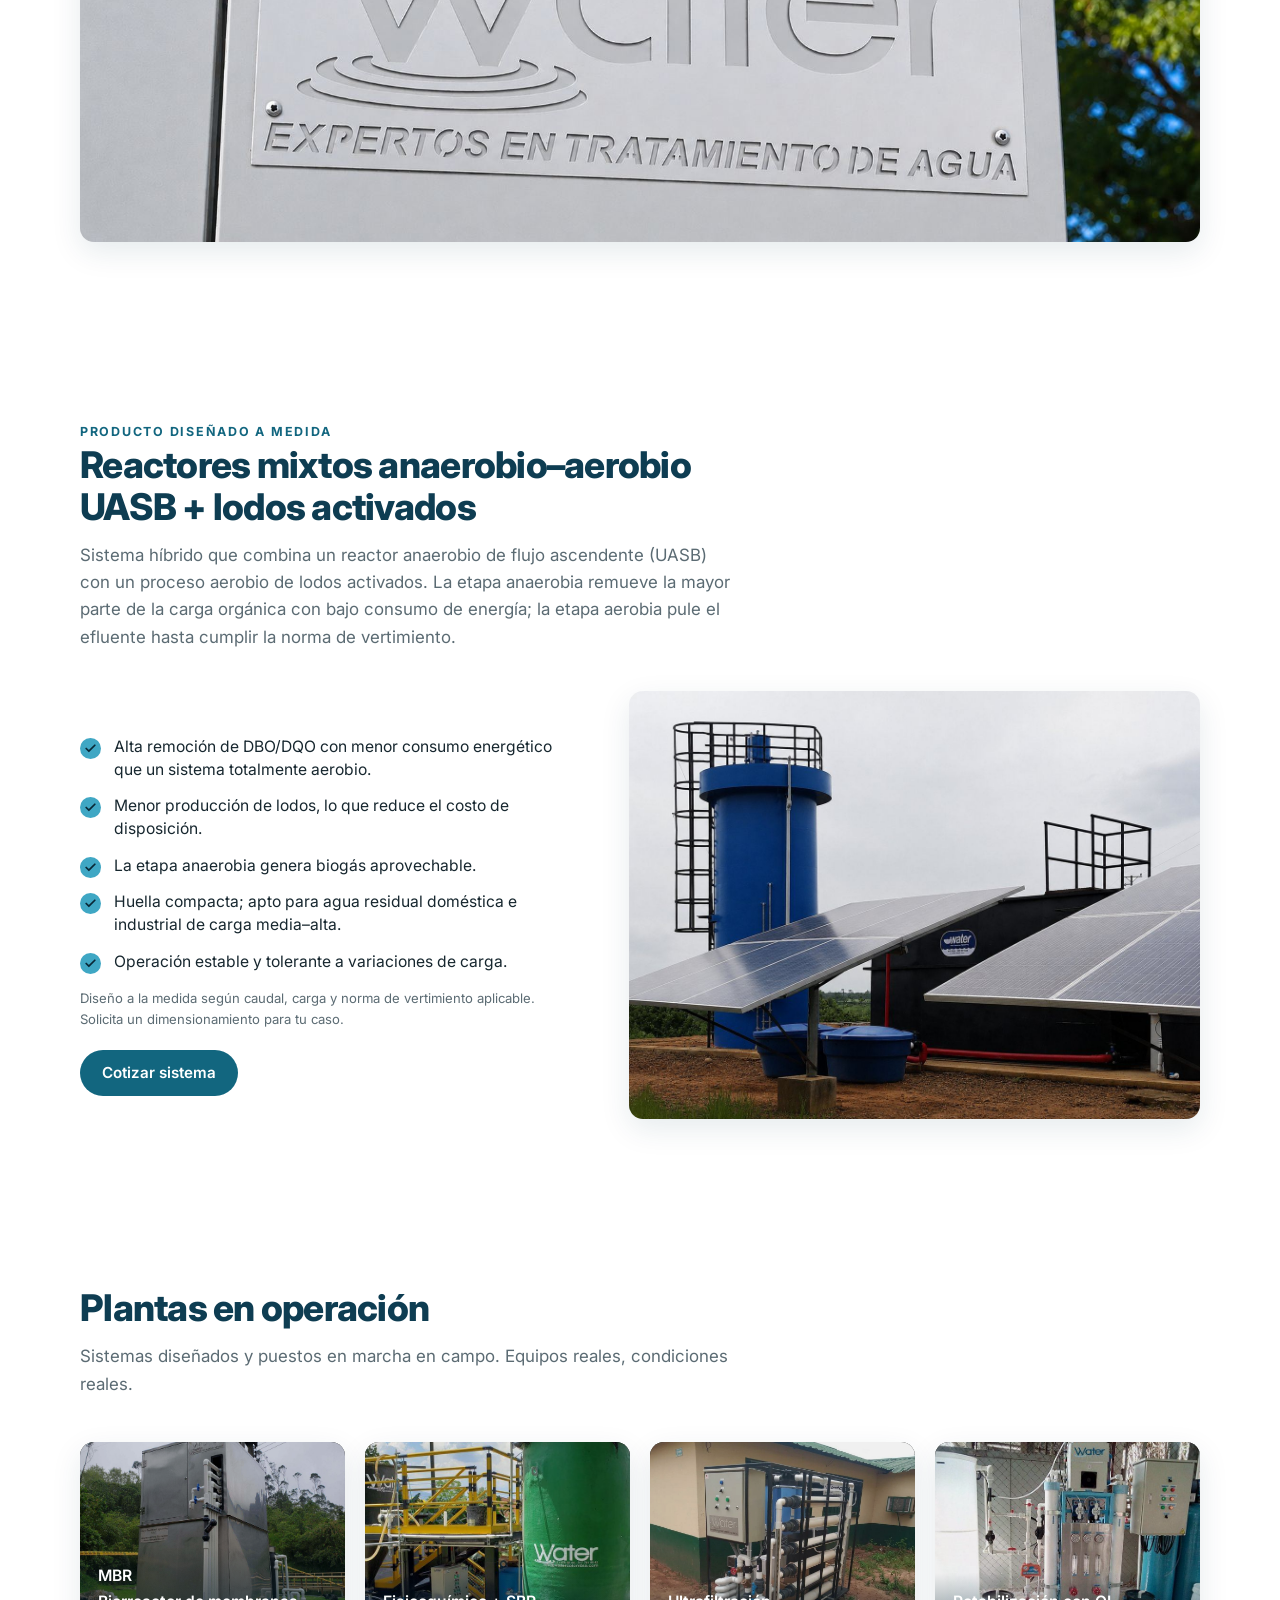
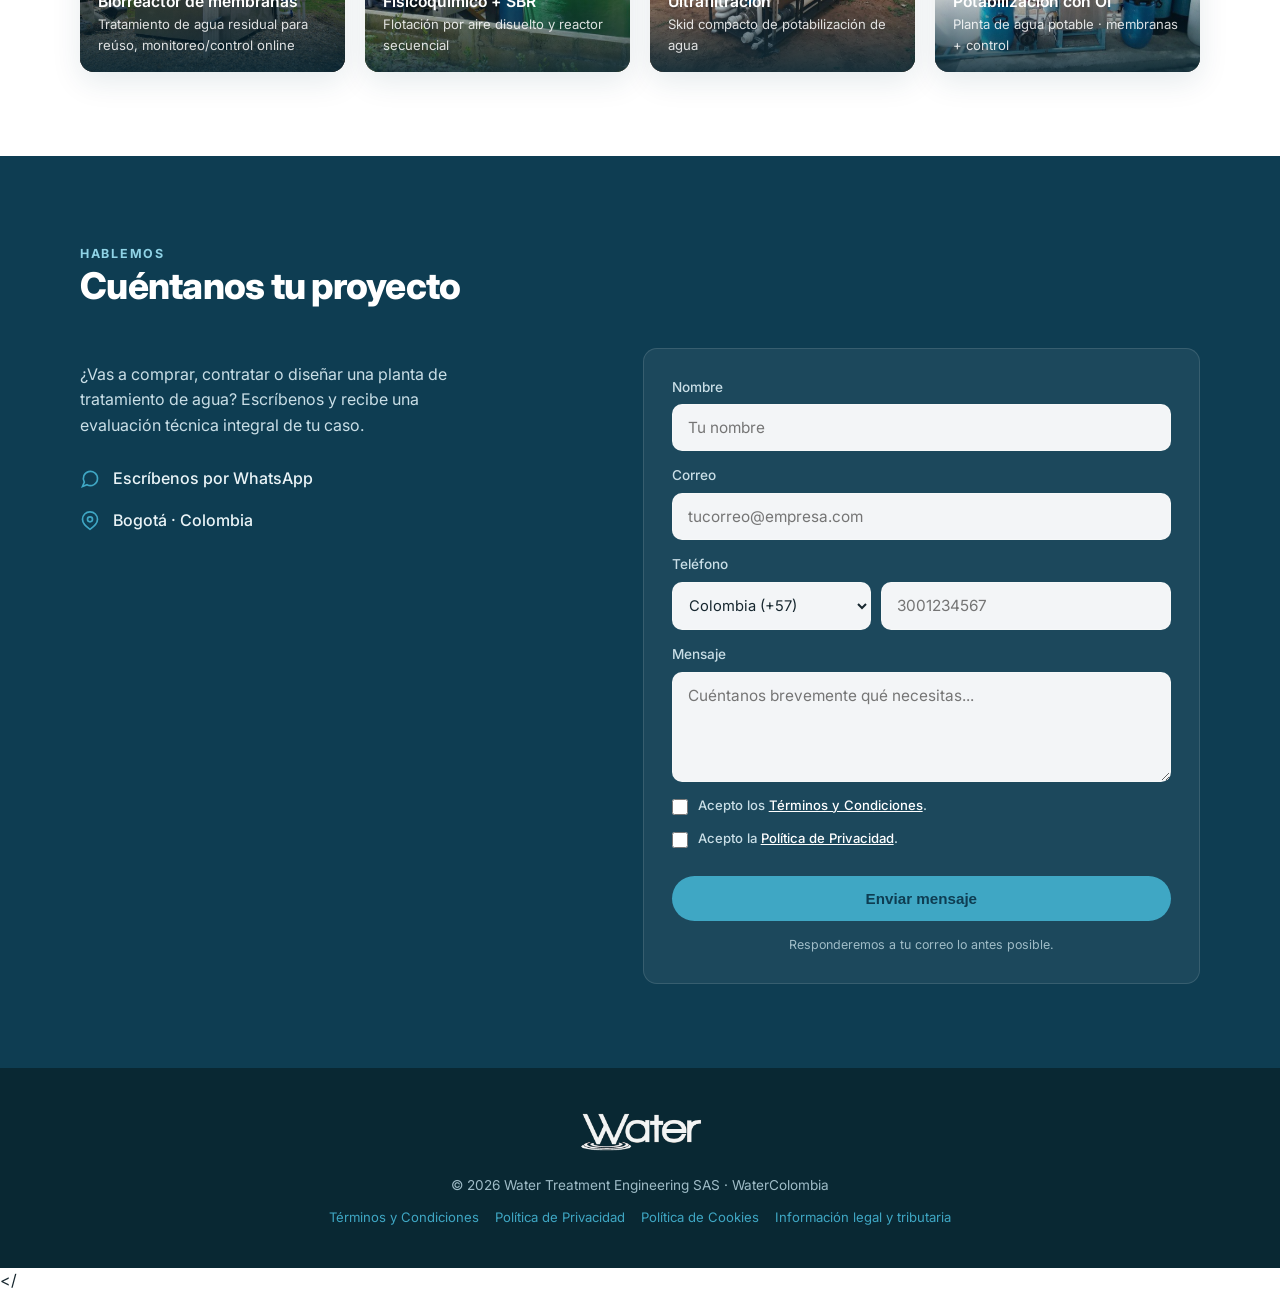
==== commit 5eb36092: "Agrega seccion de resultados (agua cruda vs tratada) y ficha tecnica - Nueva seccion "Agua cruda, de" ====
--- a/index.html
+++ b/index.html
@@ -37,7 +37,7 @@
     { "@type": "Offer", "itemOffered": { "@type": "Service", "name": "Due diligence pre-compra de plantas de tratamiento de agua" } },
     { "@type": "Offer", "itemOffered": { "@type": "Service", "name": "Revisión de propuestas técnicas" } },
     { "@type": "Offer", "itemOffered": { "@type": "Service", "name": "Consultoría de diseño de plantas de tratamiento" } },
-    { "@type": "Offer", "itemOffered": { "@type": "Product", "name": "Membranas de ultrafiltración Sterapore serie 5700" } }
+    { "@type": "Offer", "itemOffered": { "@type": "Service", "name": "Suministro de membranas de ultrafiltración Sterapore serie 5700" } }
   ]
 }
 </script>
@@ -312,9 +312,22 @@
           <tr><td>Almacenamiento</td><td>En seco</td></tr>
         </table>
         <p class="note">Modelo de referencia: 57M0005SM. Especificaciones según ficha técnica del fabricante; sujetas a confirmación por lote.</p>
-        <a href="#contacto" class="btn" style="margin-top:20px">Cotizar membranas</a>
+        <div style="margin-top:20px;display:flex;gap:14px;flex-wrap:wrap">
+          <a href="#contacto" class="btn">Cotizar membranas</a>
+          <a href="fichas-tecnicas/membranas-sterapore-5700.pdf" class="btn ghost" target="_blank" rel="noopener">Descargar ficha técnica (PDF)</a>
+        </div>
       </div>
     </div>
+  </div>
+</section>
+
+<!-- ============ RESULTADOS: AGUA CRUDA VS TRATADA ============ -->
+<section id="resultados">
+  <div class="wrap">
+    <span class="eyebrow">La diferencia se ve</span>
+    <h2>Agua cruda, decantada y tratada con membranas MBR</h2>
+    <p class="lead">Muestras reales tomadas sobre una de nuestras plantas en operación: agua cruda, agua de la etapa biológica y el permeado final de la membrana MBR, listo para reúso.</p>
+    <img src="img/agua-tratada-mbr.jpg" alt="Comparación de muestras de agua cruda, agua de proceso y agua tratada con membranas MBR, totalmente clara" loading="lazy" style="width:100%;border-radius:var(--radius);box-shadow:var(--shadow);margin-top:28px">
   </div>
 </section>
 
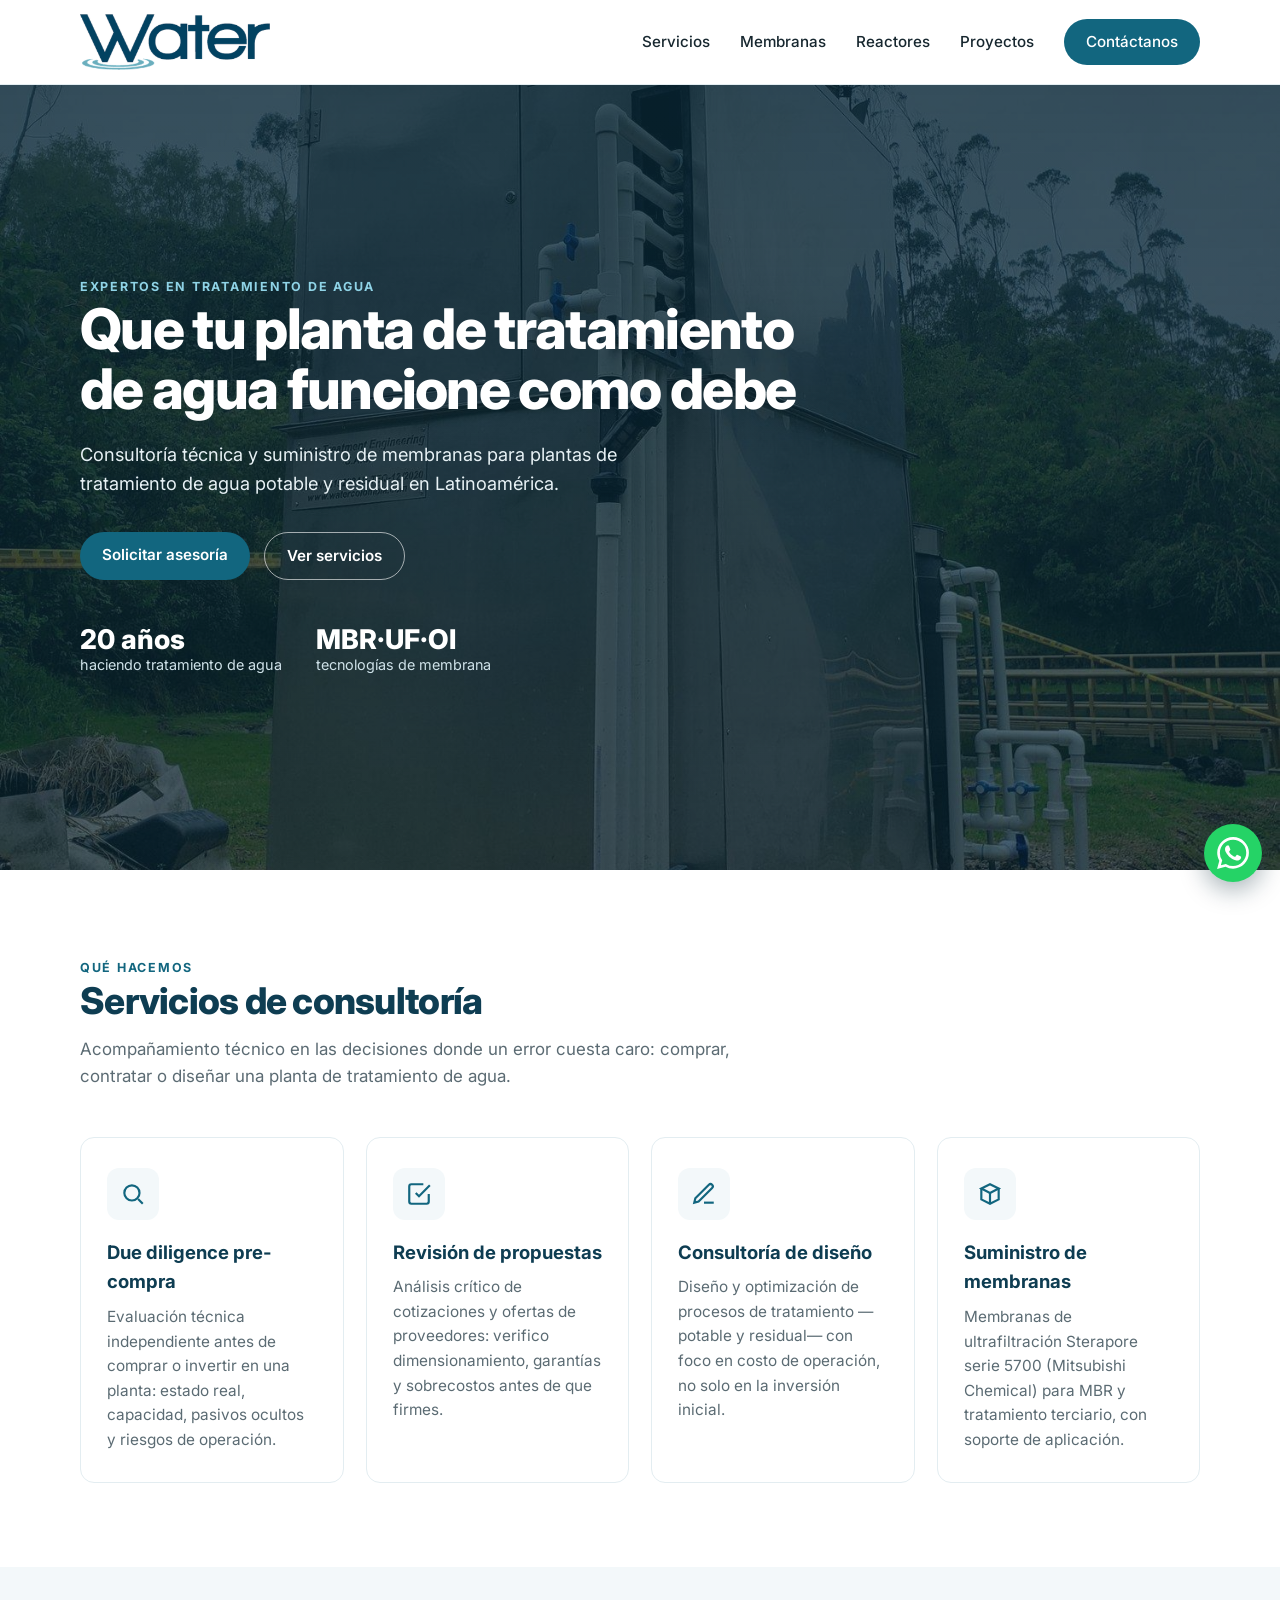
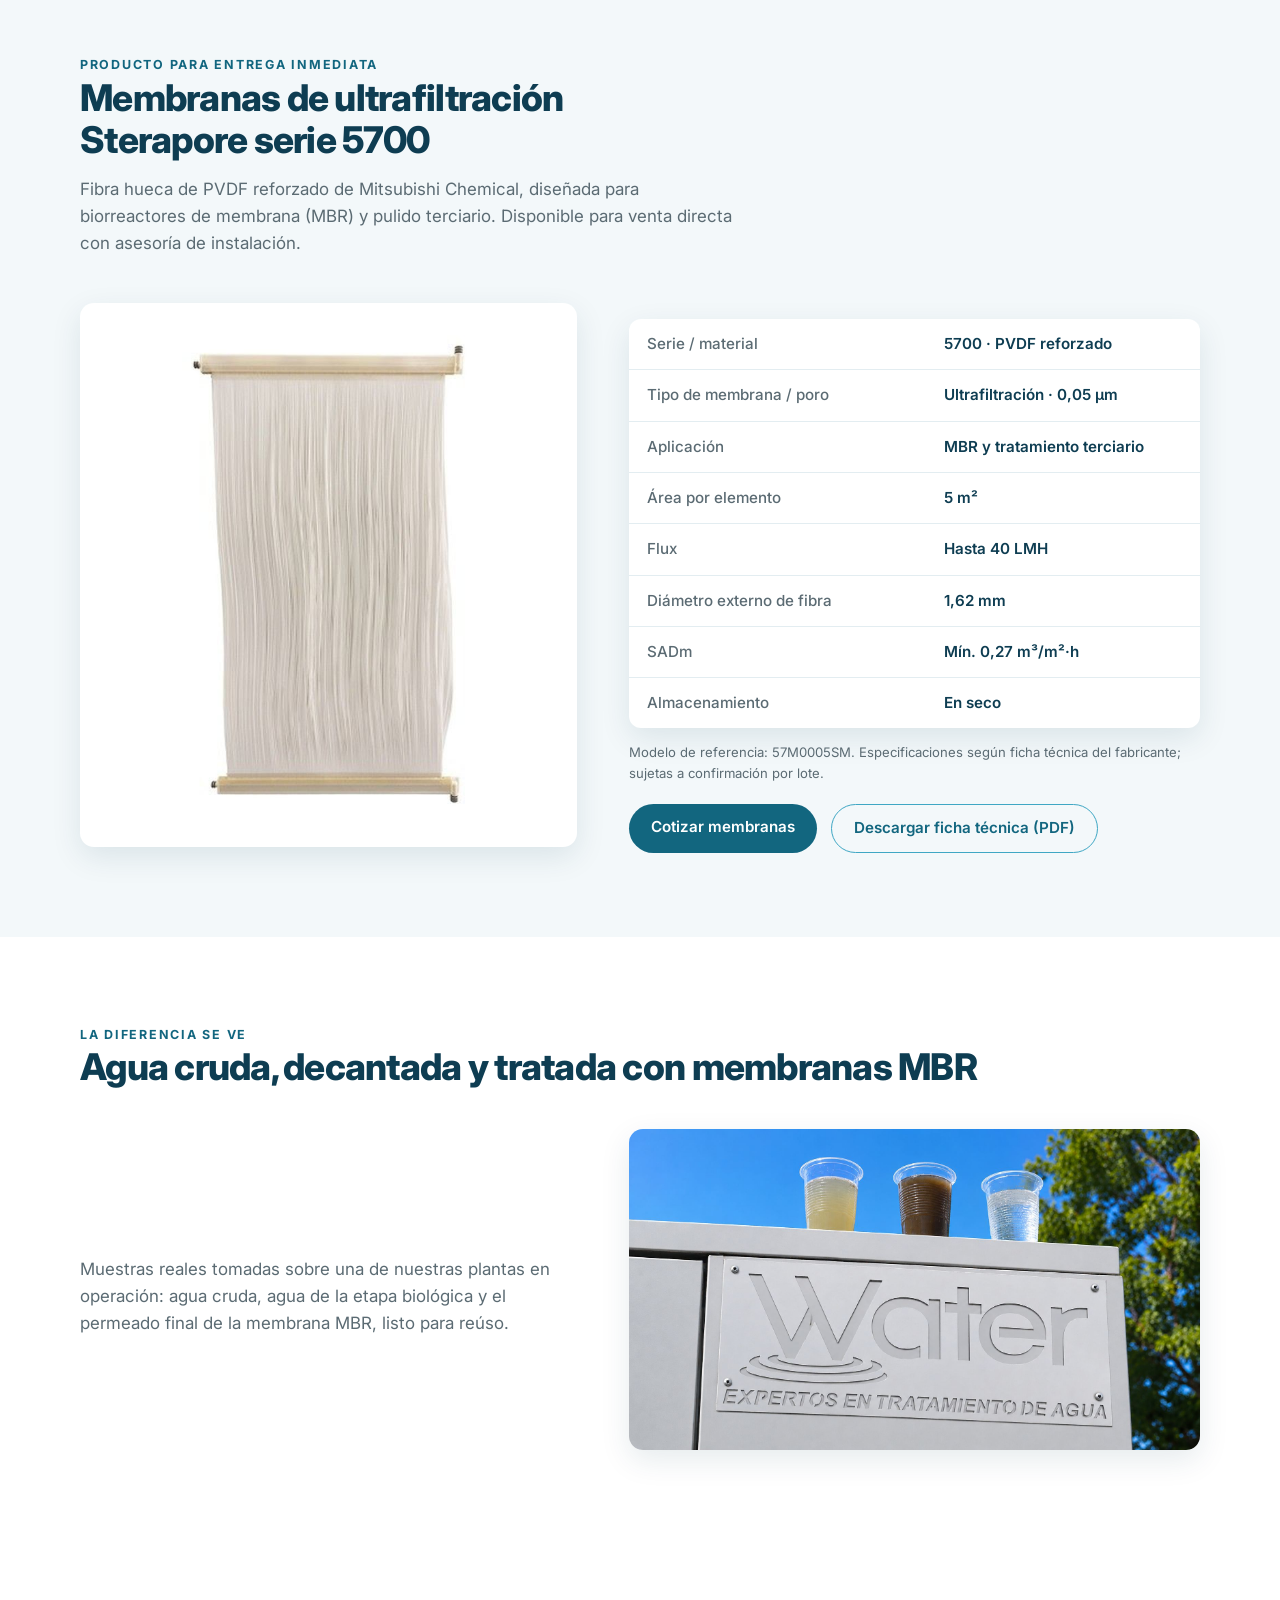
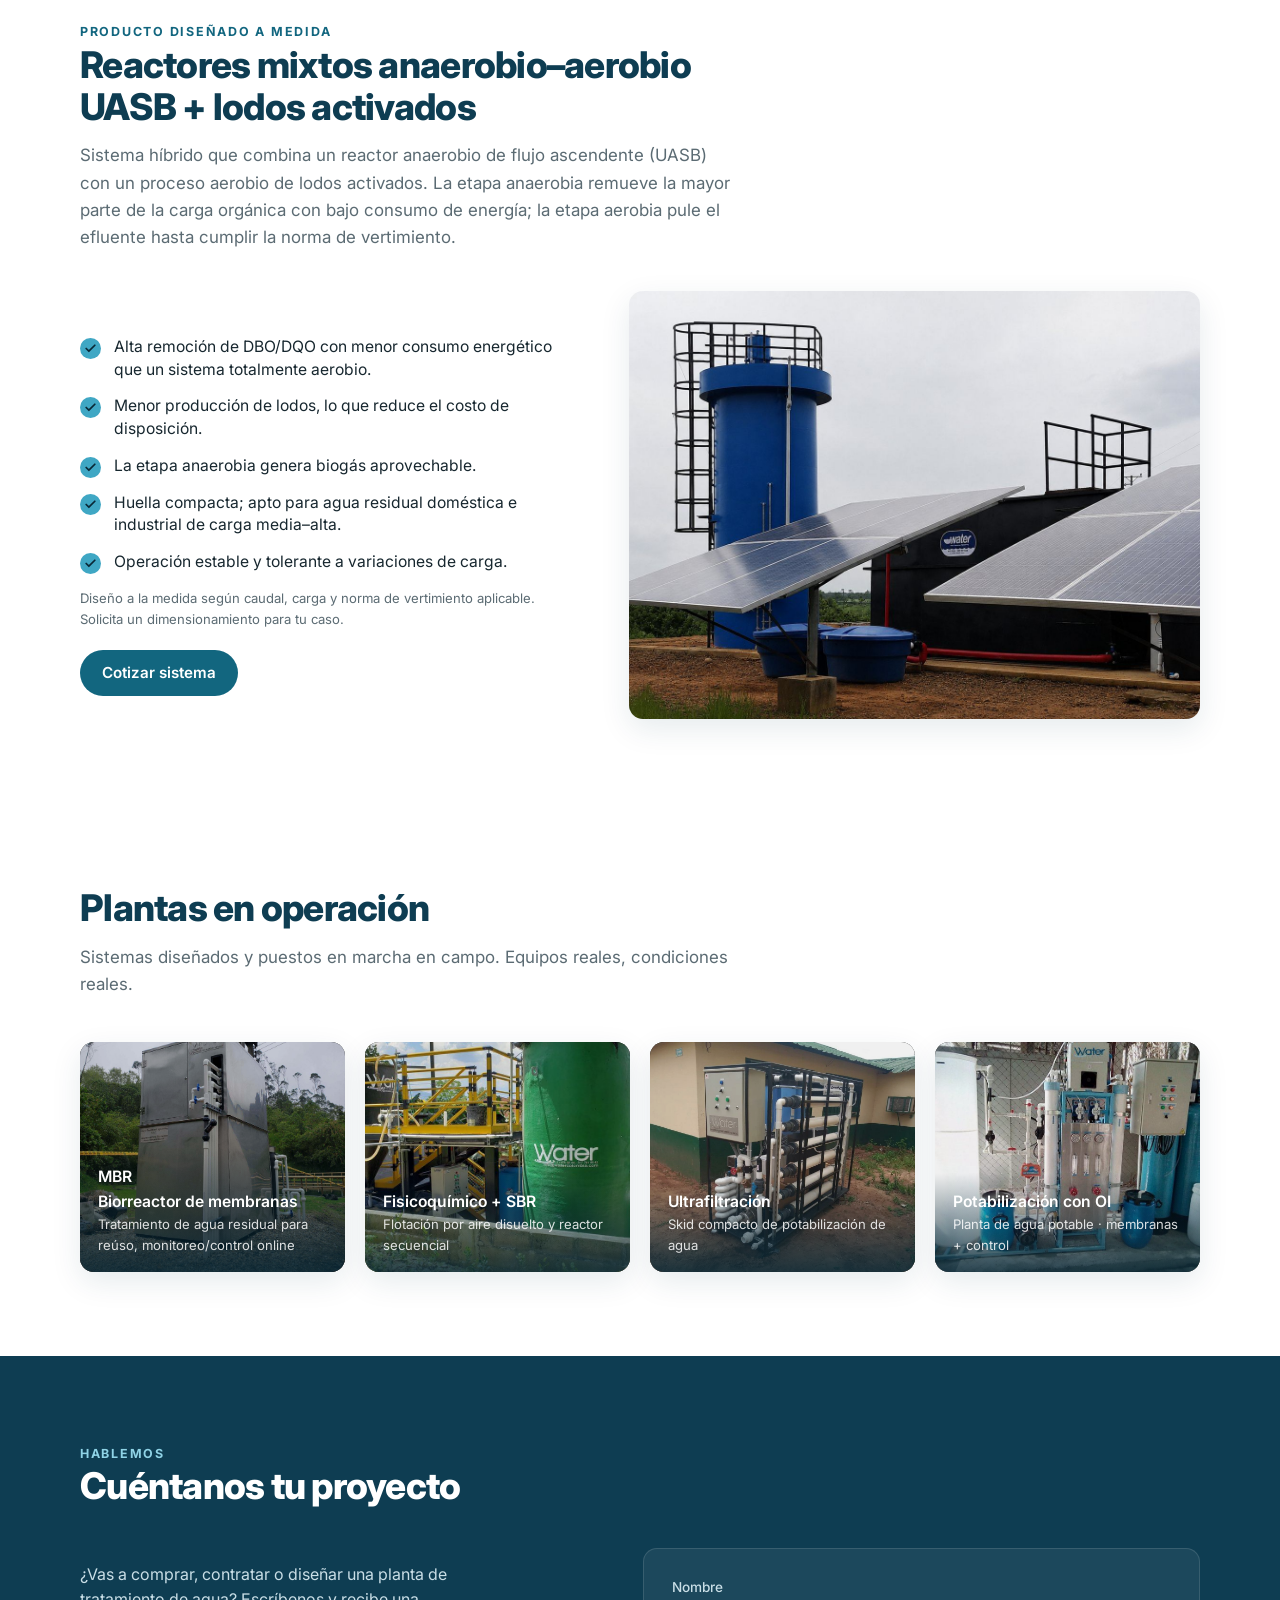
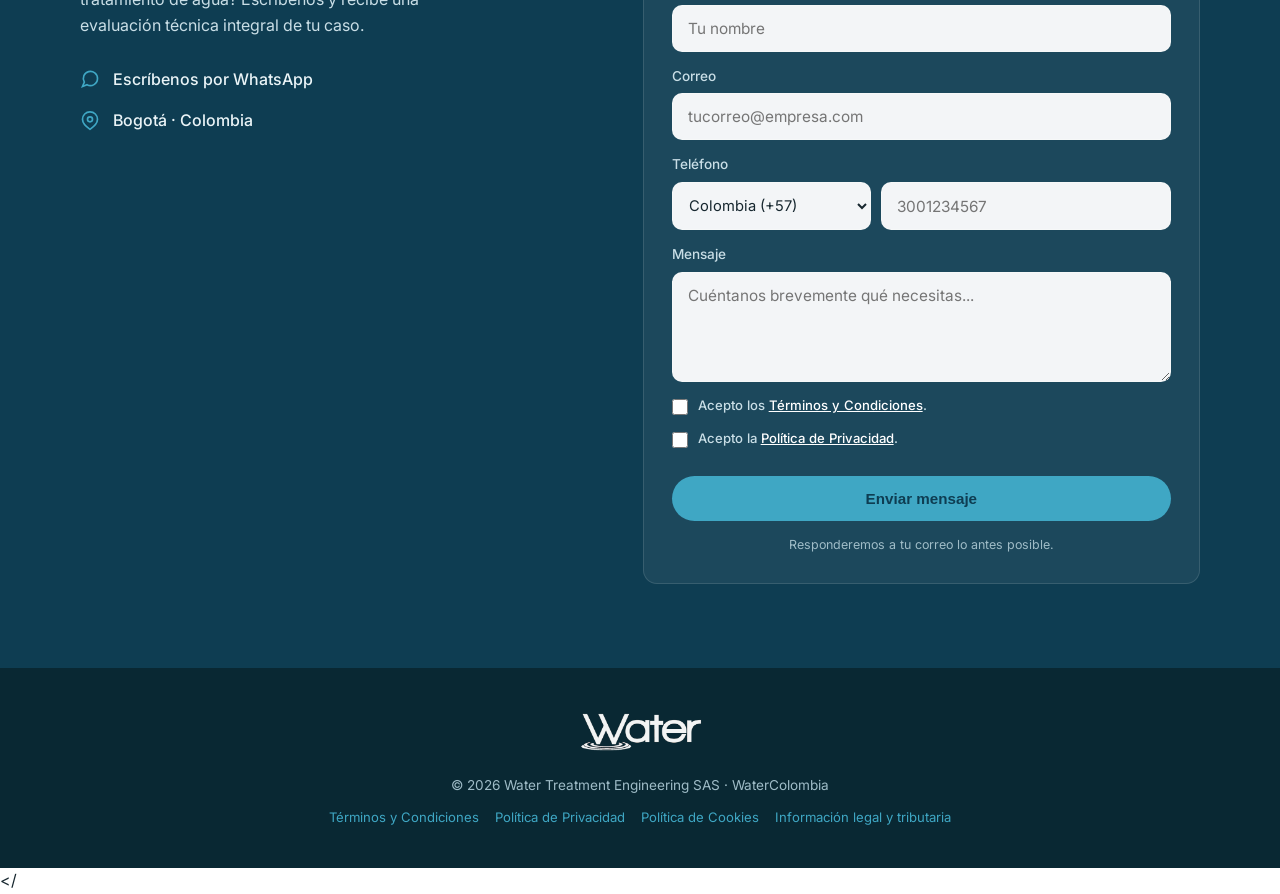
==== commit d6eb446d: "Resultados: imagen mas pequena a la derecha, texto a la izquierda Usa el mismo layout mem-grid de do" ====
--- a/index.html
+++ b/index.html
@@ -326,8 +326,13 @@
   <div class="wrap">
     <span class="eyebrow">La diferencia se ve</span>
     <h2>Agua cruda, decantada y tratada con membranas MBR</h2>
-    <p class="lead">Muestras reales tomadas sobre una de nuestras plantas en operación: agua cruda, agua de la etapa biológica y el permeado final de la membrana MBR, listo para reúso.</p>
-    <img src="img/agua-tratada-mbr.jpg" alt="Comparación de muestras de agua cruda, agua de proceso y agua tratada con membranas MBR, totalmente clara" loading="lazy" style="width:100%;border-radius:var(--radius);box-shadow:var(--shadow);margin-top:28px">
+
+    <div class="mem-grid">
+      <div>
+        <p class="lead">Muestras reales tomadas sobre una de nuestras plantas en operación: agua cruda, agua de la etapa biológica y el permeado final de la membrana MBR, listo para reúso.</p>
+      </div>
+      <img src="img/agua-tratada-mbr.jpg" alt="Comparación de muestras de agua cruda, agua de proceso y agua tratada con membranas MBR, totalmente clara" loading="lazy">
+    </div>
   </div>
 </section>
 
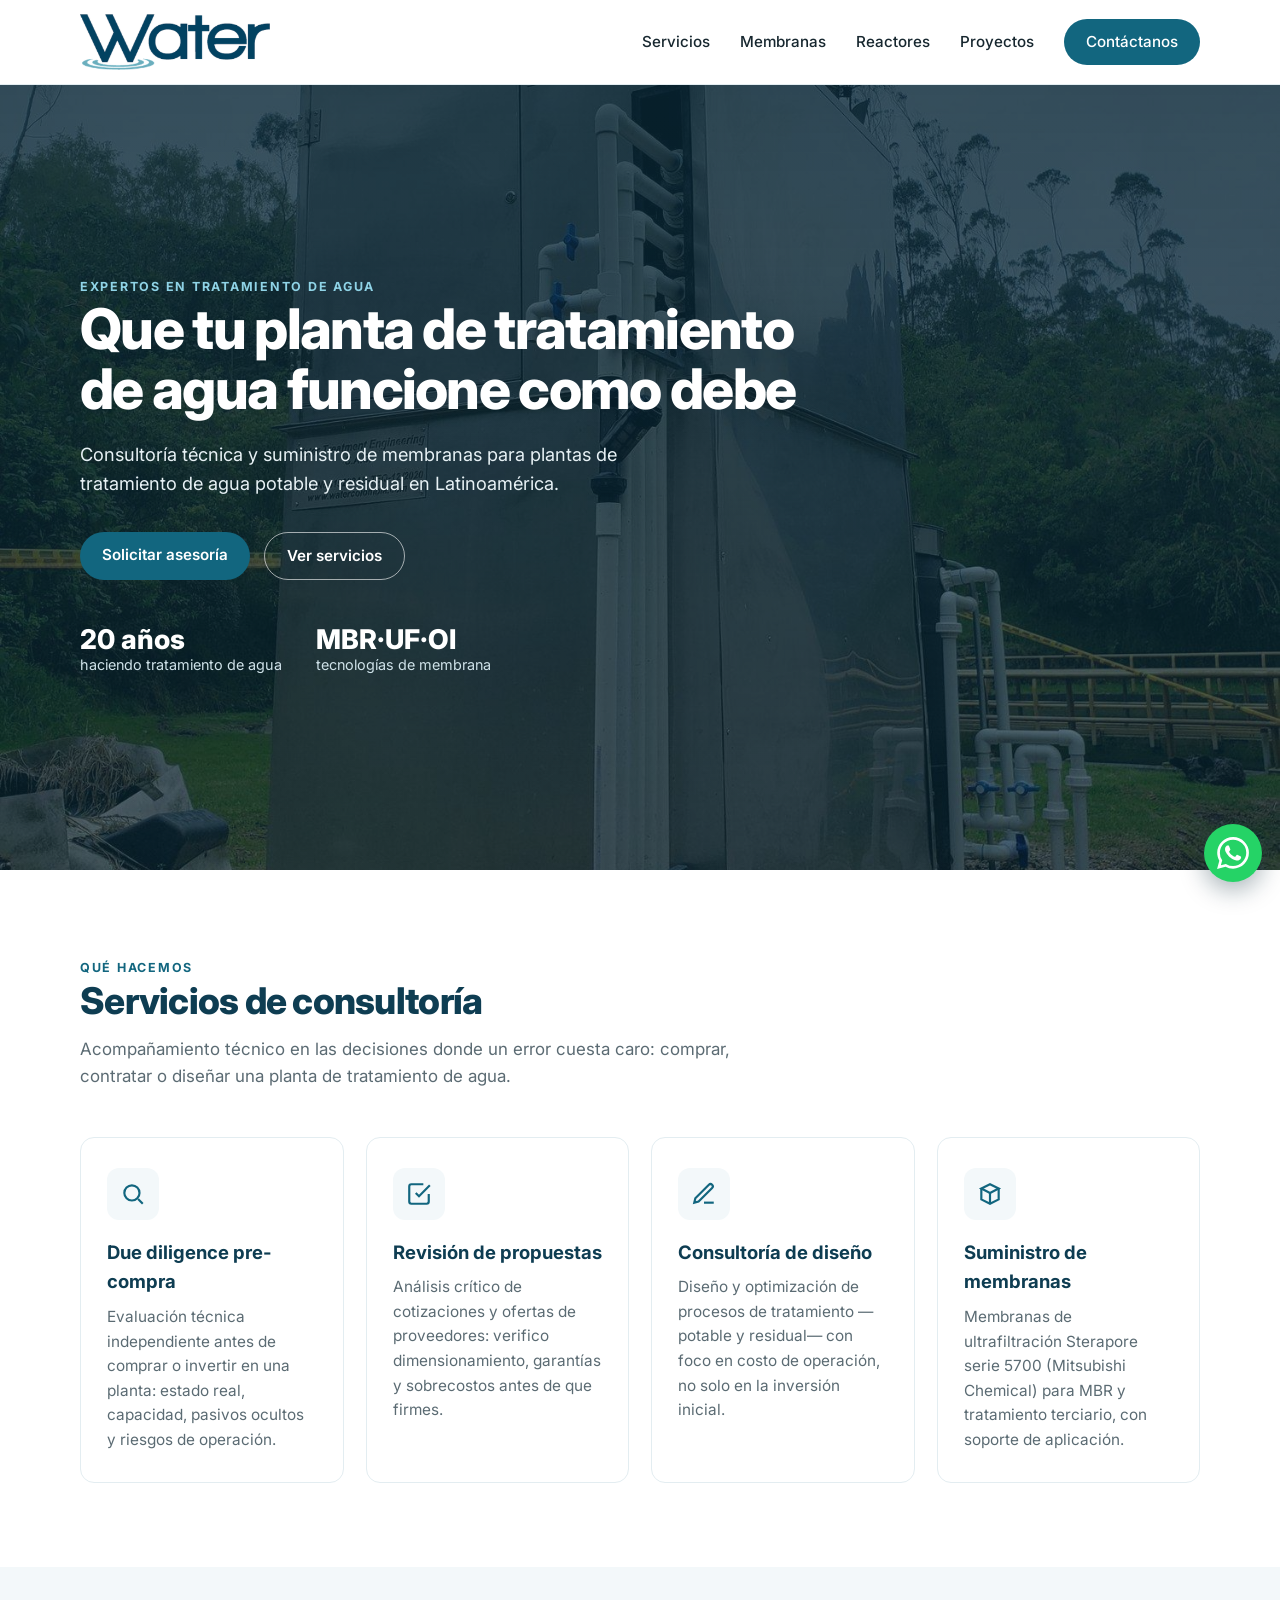
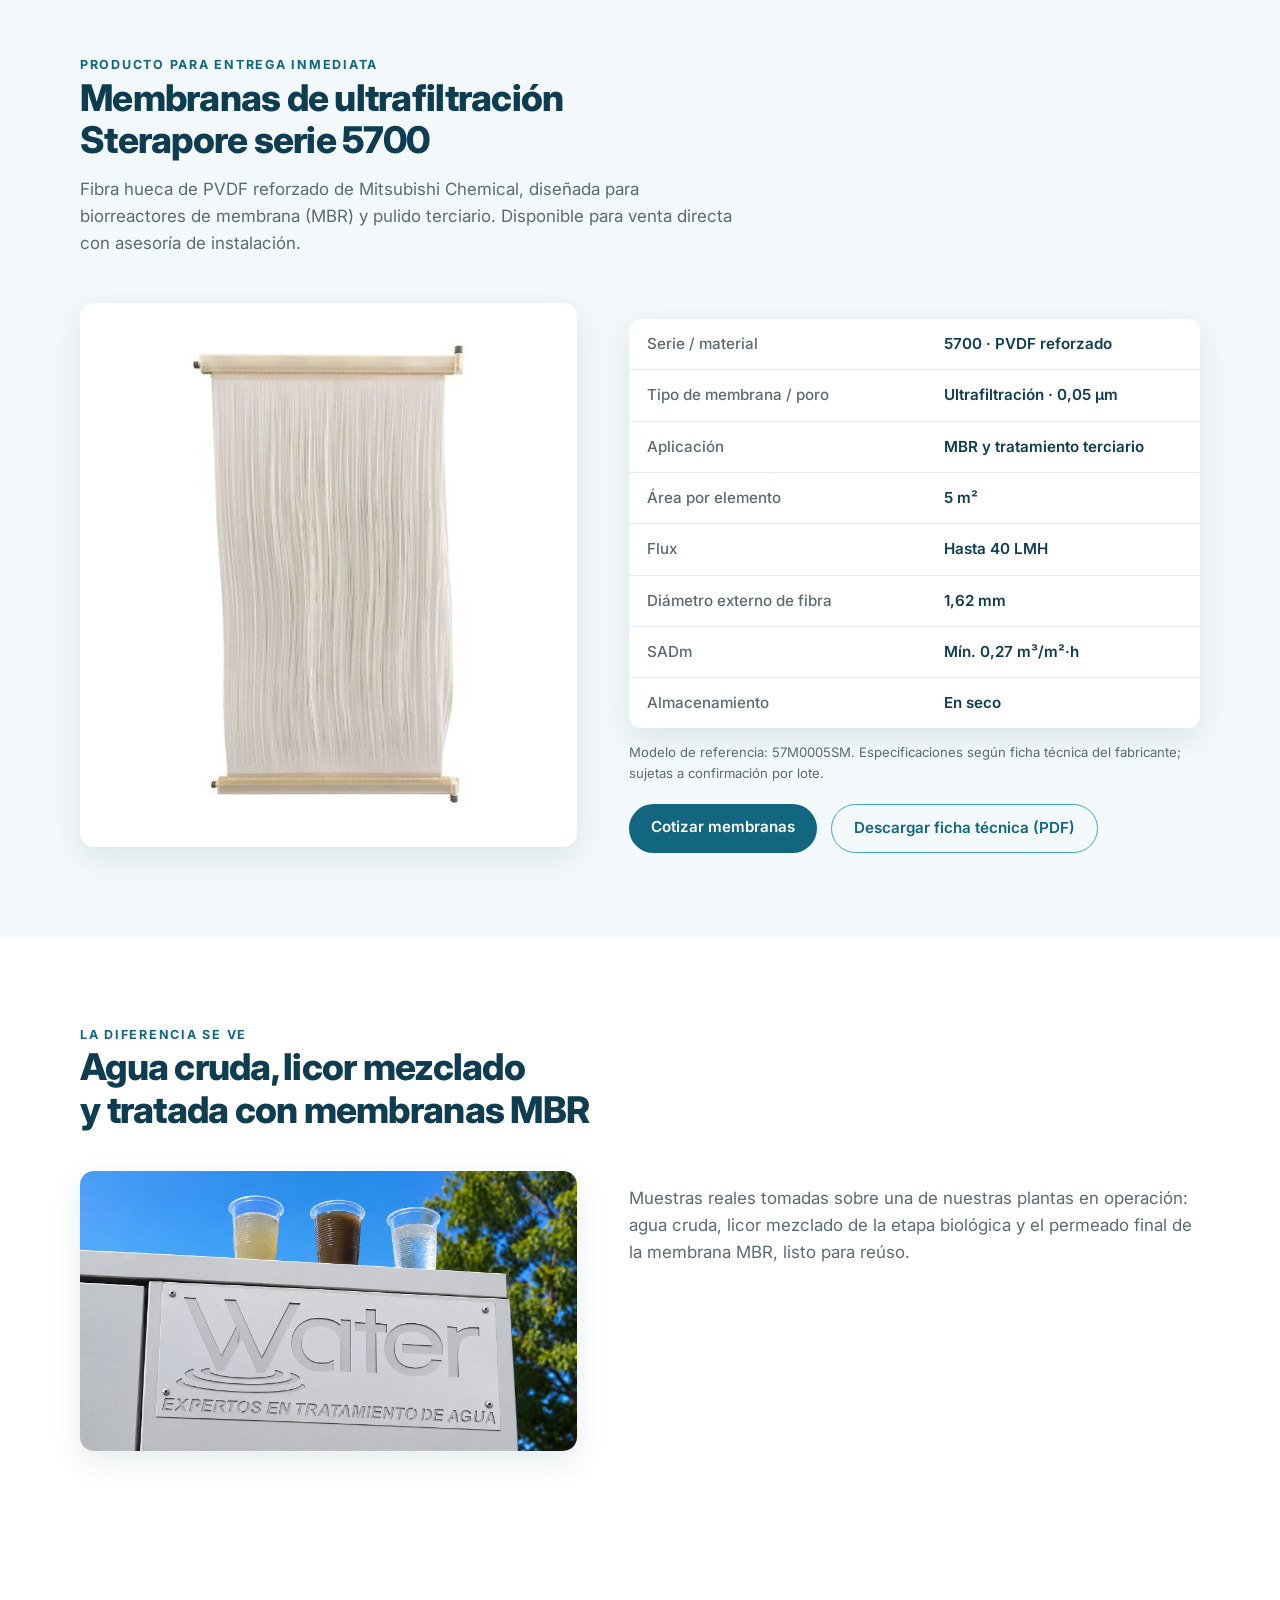
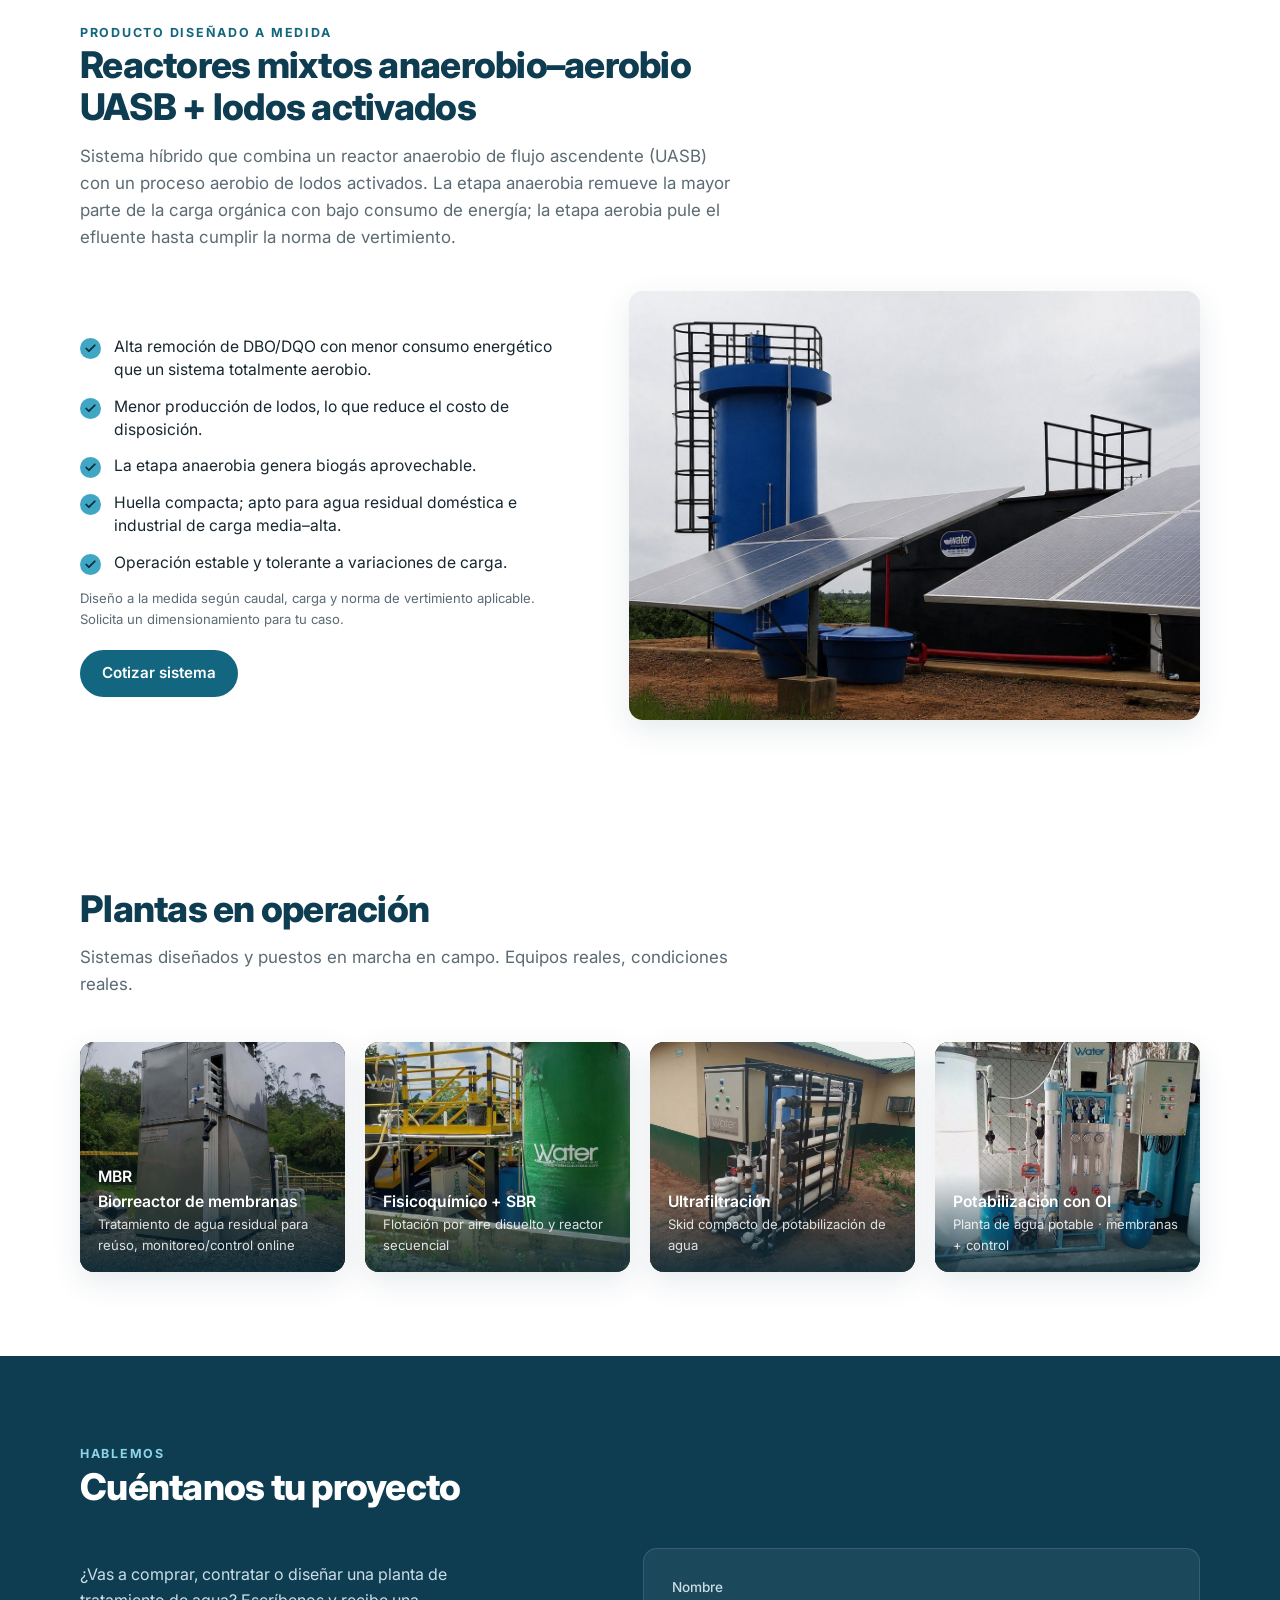
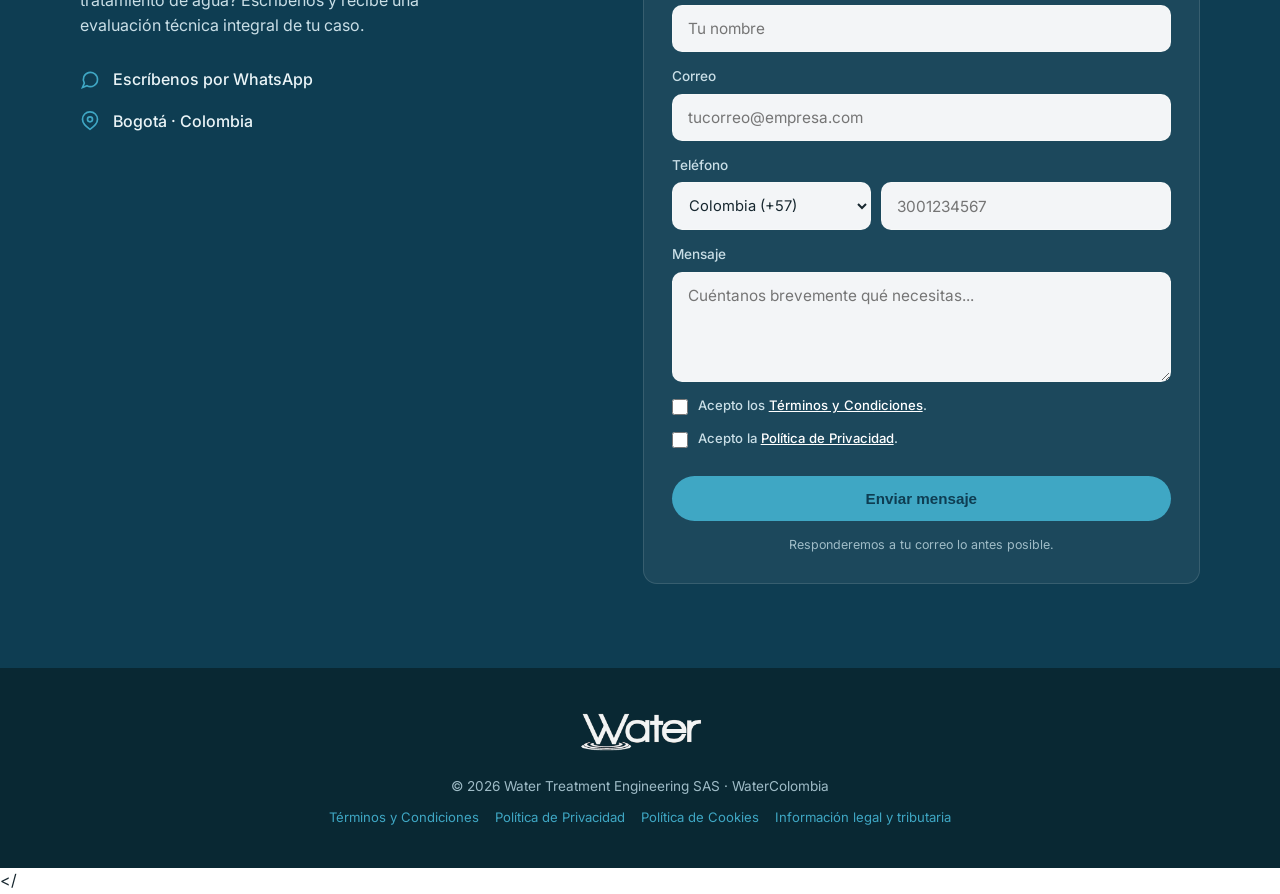
==== commit e143e919: "Resultados: imagen a la izquierda, texto alineado arriba, titulo en 2 lineas - Imagen primero (izqui" ====
--- a/index.html
+++ b/index.html
@@ -325,13 +325,13 @@
 <section id="resultados">
   <div class="wrap">
     <span class="eyebrow">La diferencia se ve</span>
-    <h2>Agua cruda, decantada y tratada con membranas MBR</h2>
-
-    <div class="mem-grid">
+    <h2>Agua cruda, licor mezclado<br>y tratada con membranas MBR</h2>
+
+    <div class="mem-grid" style="align-items:start">
+      <img src="img/agua-tratada-mbr.jpg" alt="Comparación de muestras de agua cruda, licor mezclado y agua tratada con membranas MBR, totalmente clara" loading="lazy">
       <div>
-        <p class="lead">Muestras reales tomadas sobre una de nuestras plantas en operación: agua cruda, agua de la etapa biológica y el permeado final de la membrana MBR, listo para reúso.</p>
-      </div>
-      <img src="img/agua-tratada-mbr.jpg" alt="Comparación de muestras de agua cruda, agua de proceso y agua tratada con membranas MBR, totalmente clara" loading="lazy">
+        <p class="lead">Muestras reales tomadas sobre una de nuestras plantas en operación: agua cruda, licor mezclado de la etapa biológica y el permeado final de la membrana MBR, listo para reúso.</p>
+      </div>
     </div>
   </div>
 </section>
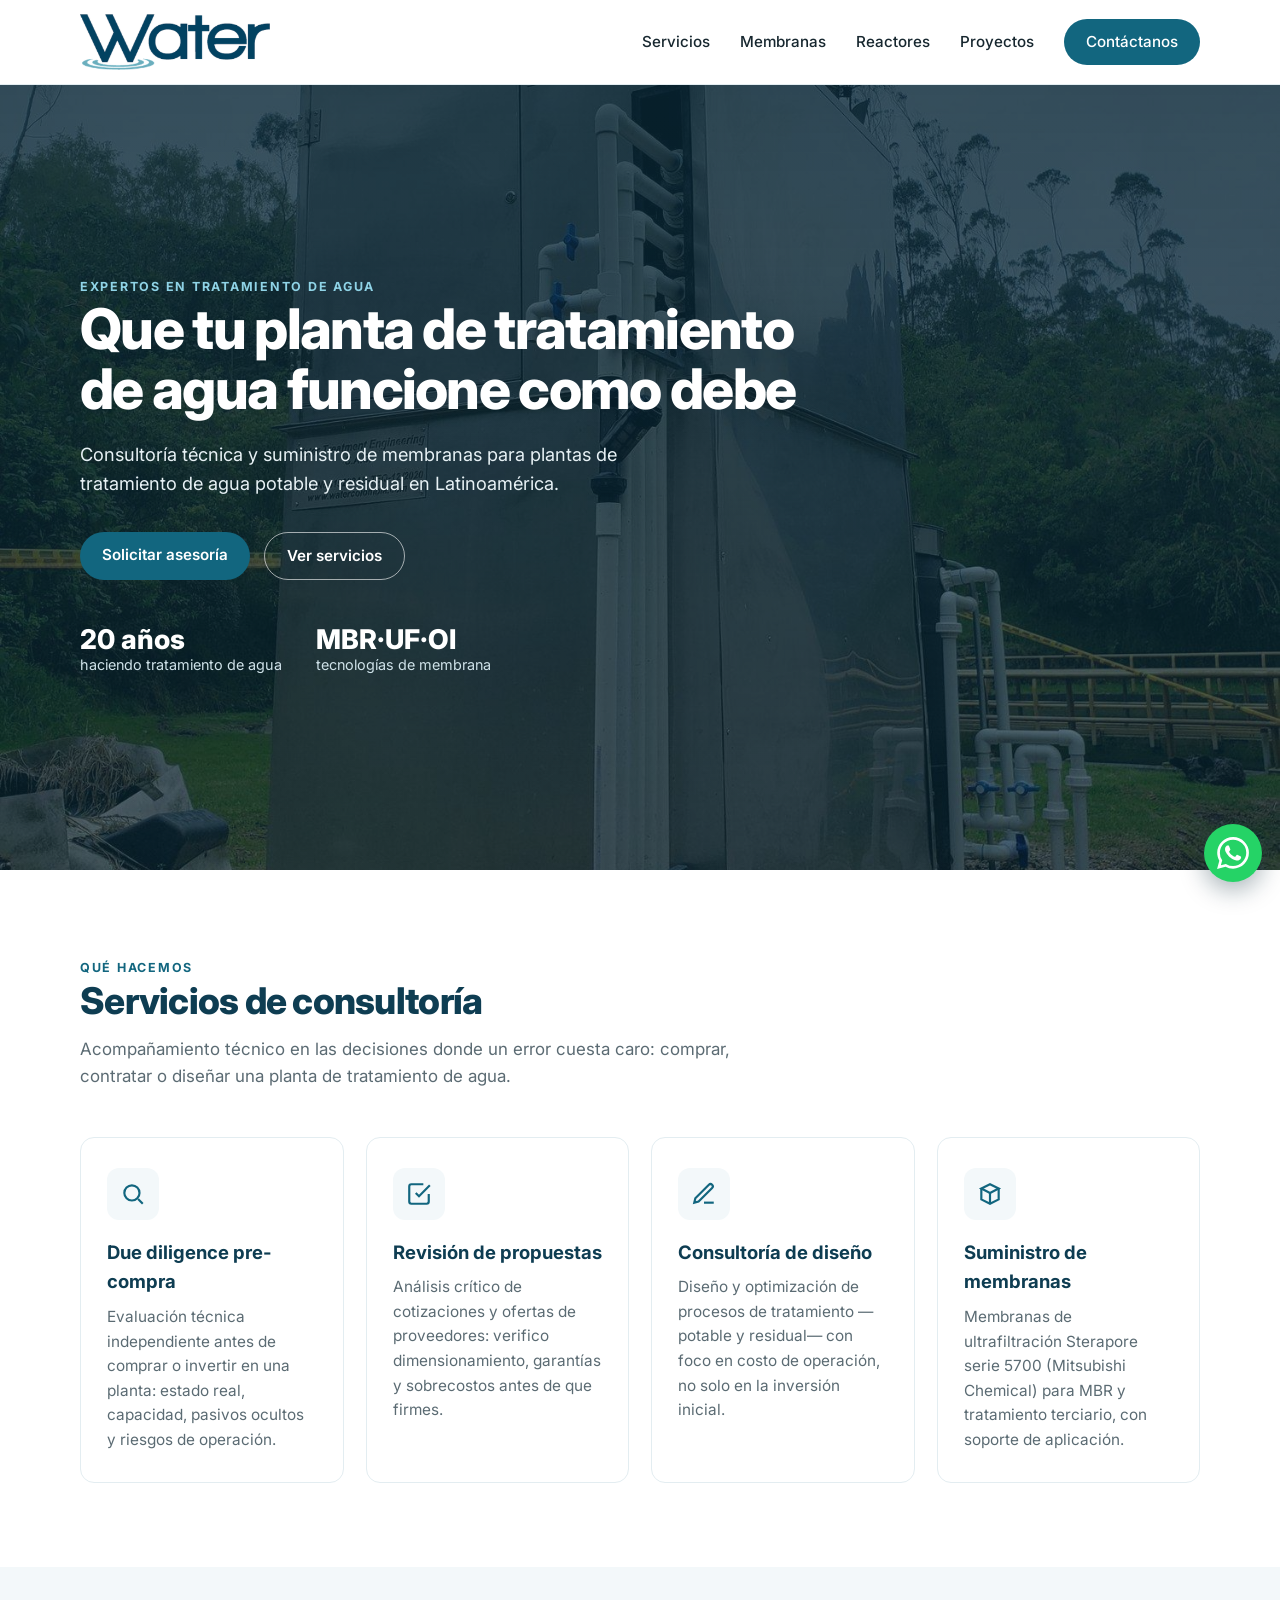
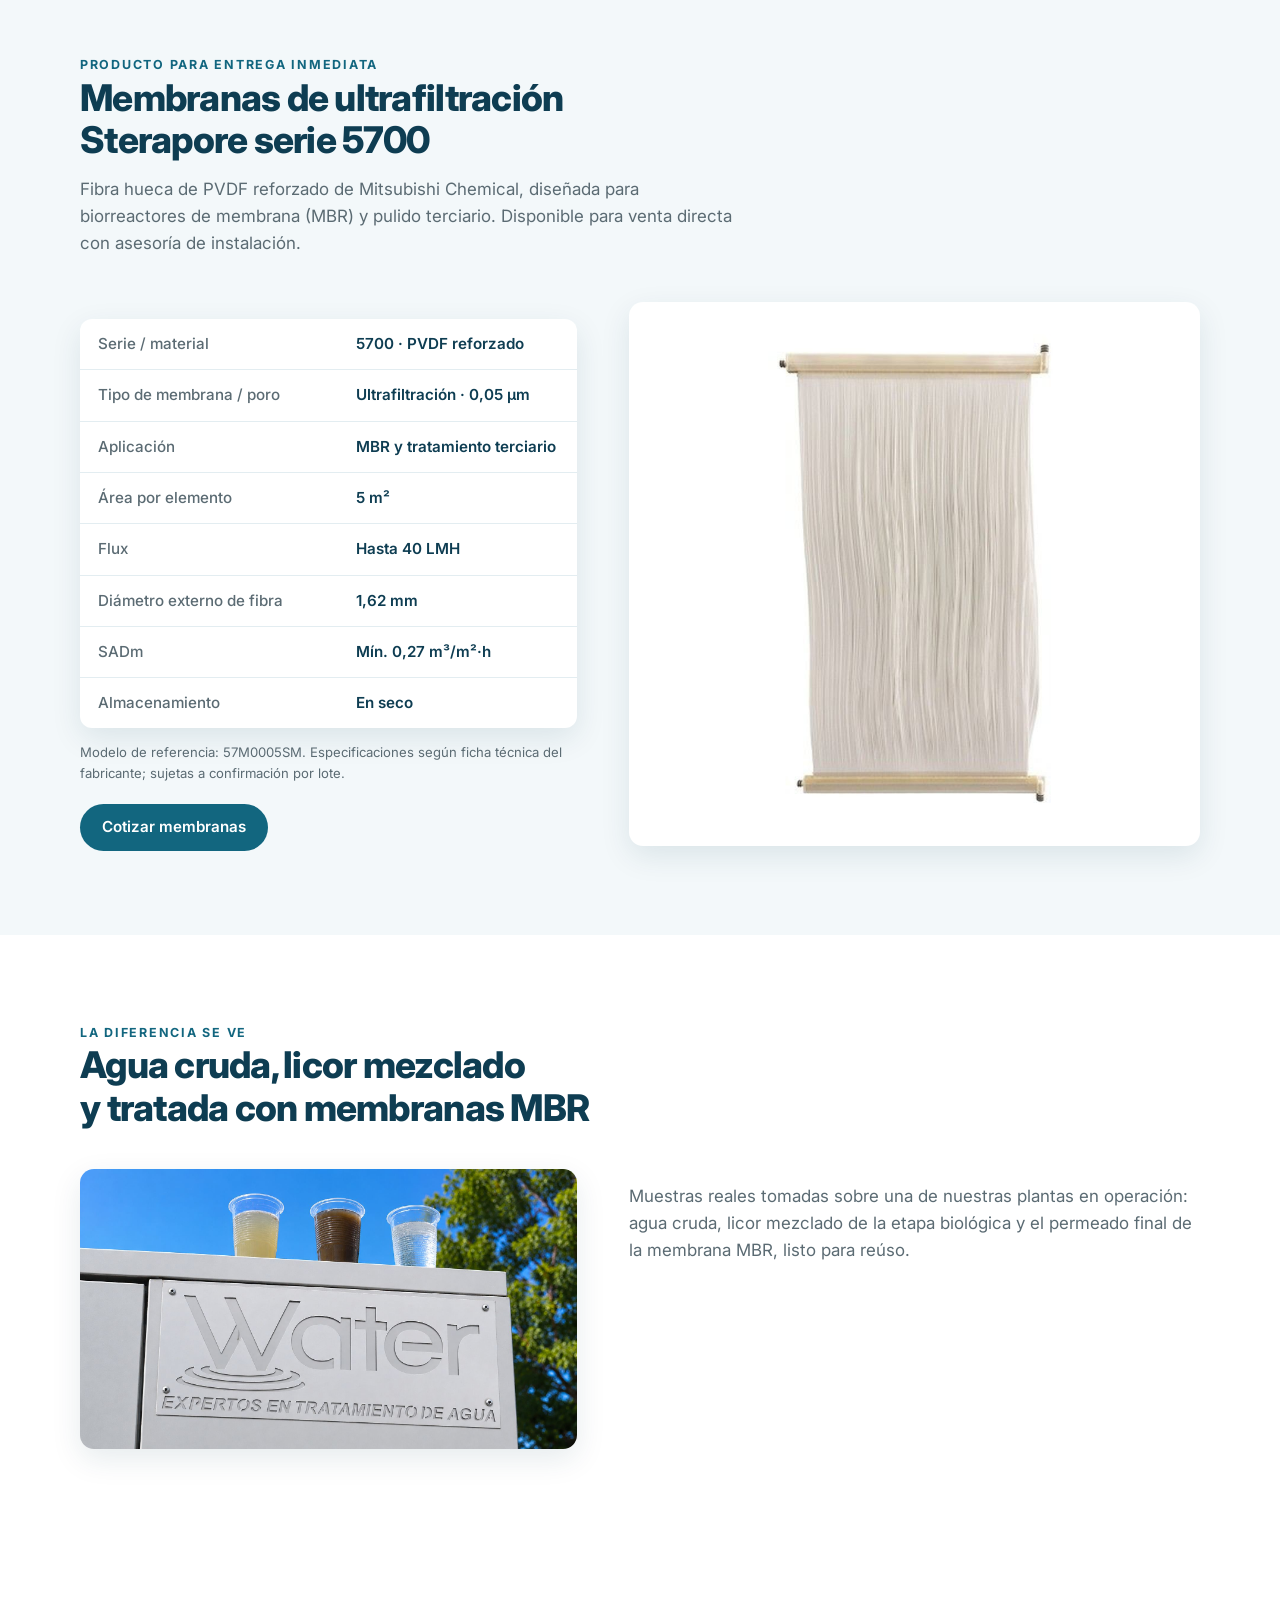
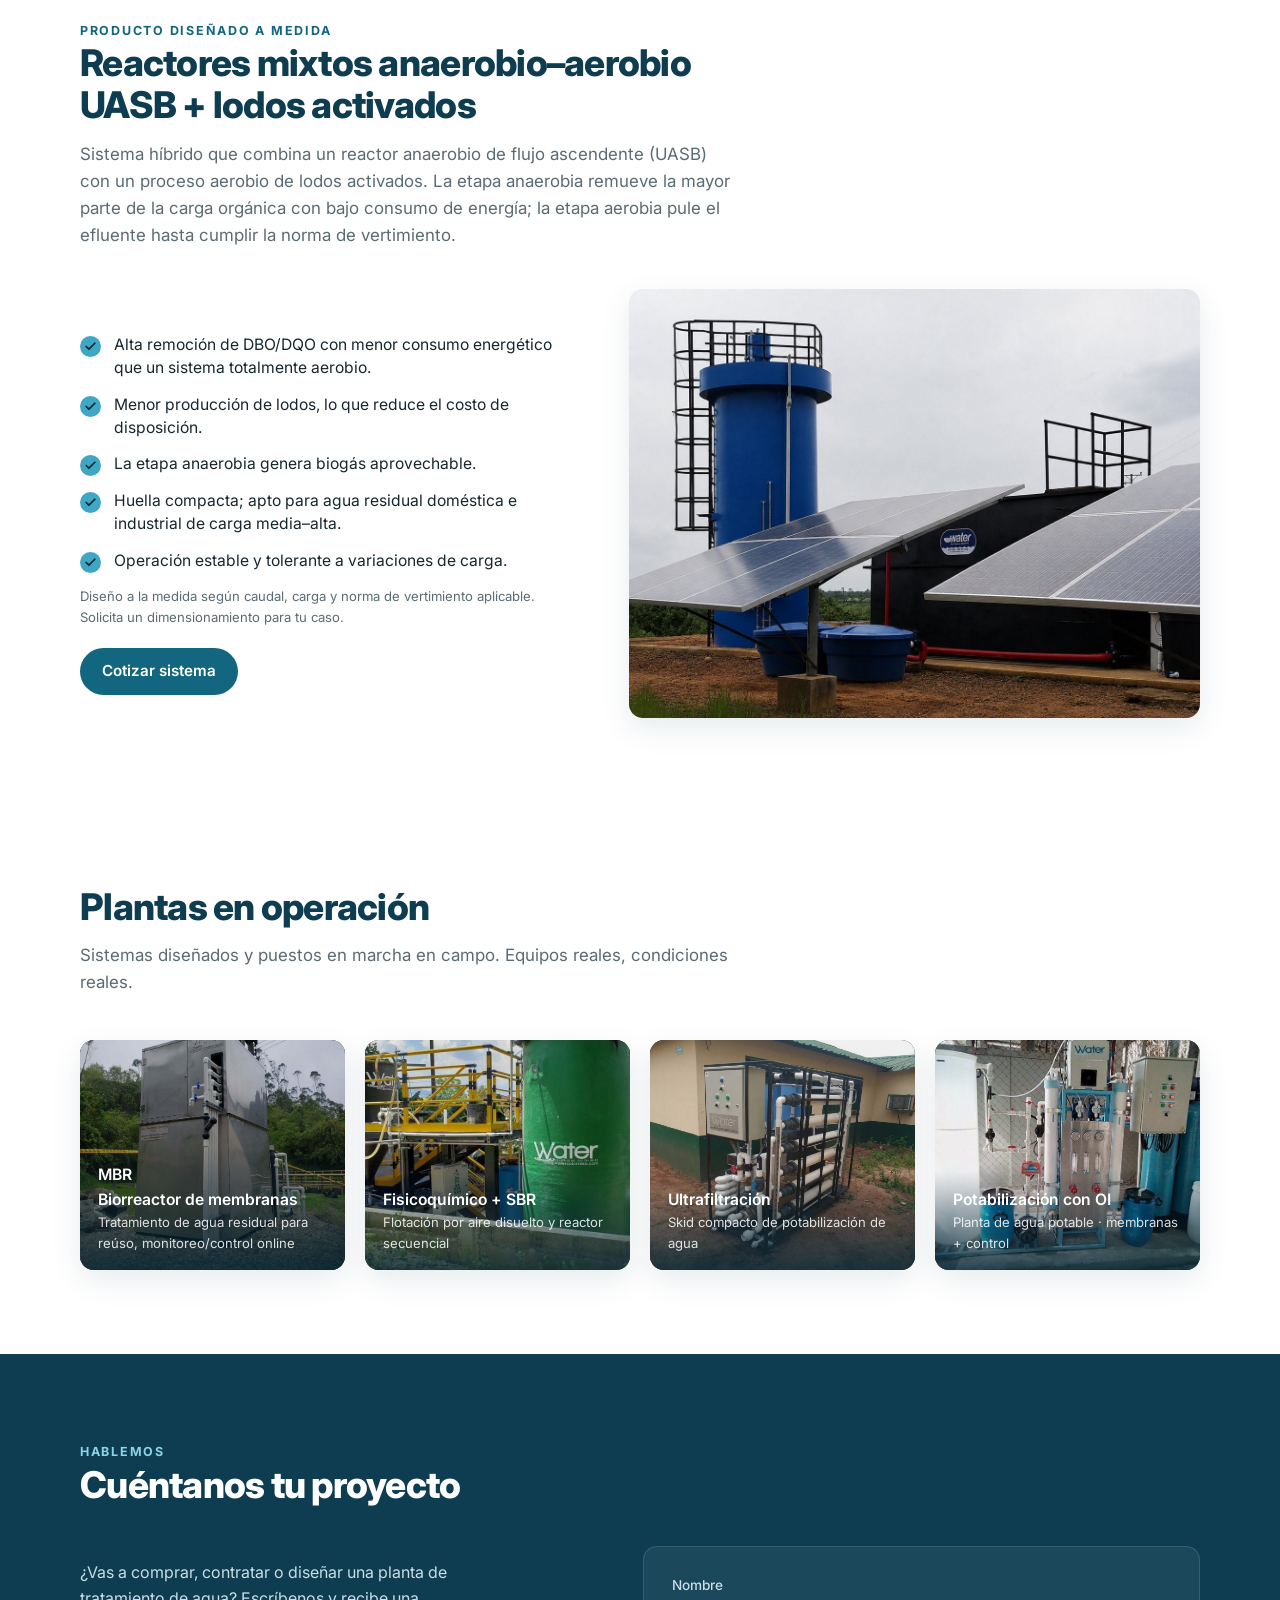
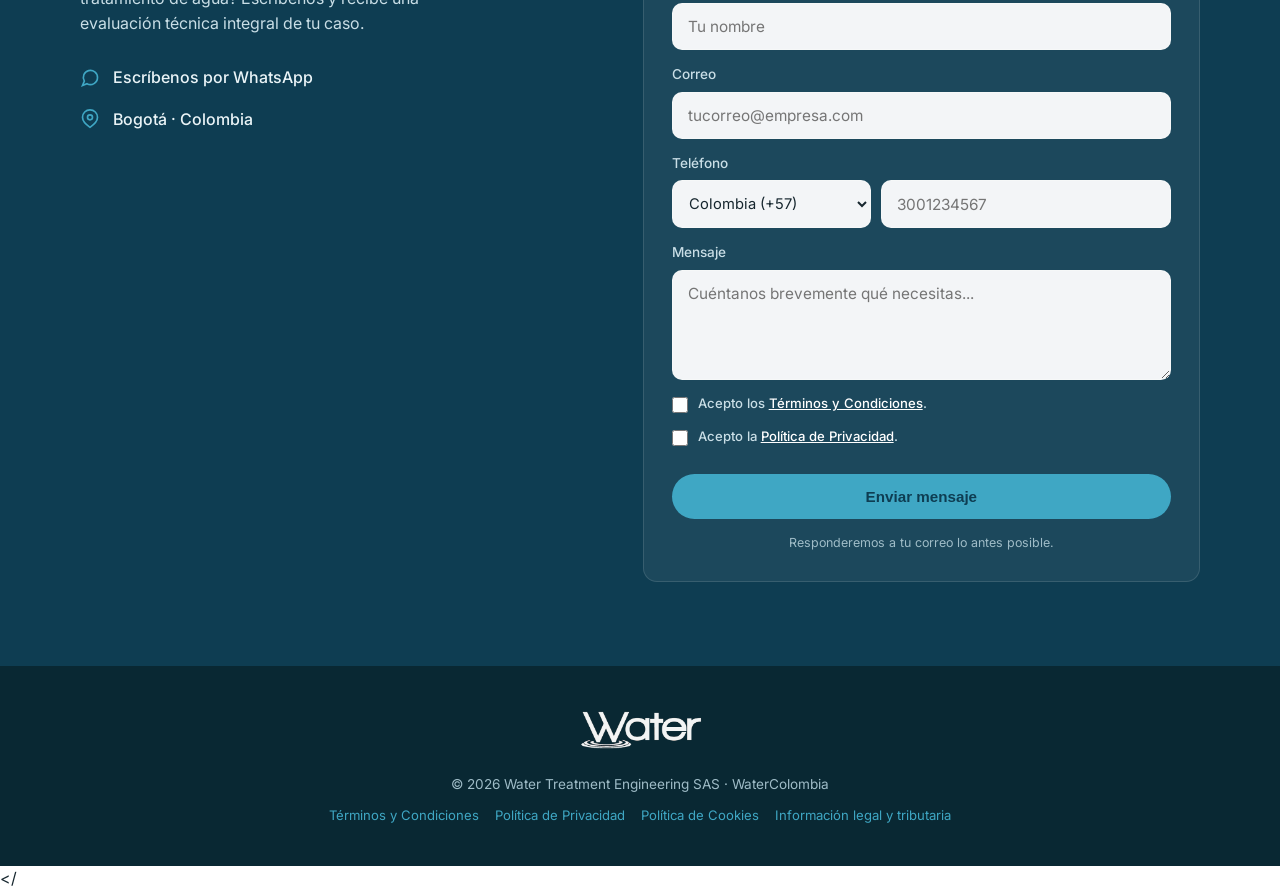
==== commit 6d0704f3: "Membranas: quita boton de ficha tecnica, imagen a la derecha - Se quita el boton "Descargar ficha te" ====
--- a/index.html
+++ b/index.html
@@ -297,9 +297,6 @@
     <p class="lead">Fibra hueca de PVDF reforzado de Mitsubishi Chemical, diseñada para biorreactores de membrana (MBR) y pulido terciario. Disponible para venta directa con asesoría de instalación.</p>
 
     <div class="mem-grid">
-      <div style="background:#fff;border-radius:var(--radius);box-shadow:var(--shadow);display:flex;justify-content:center;align-items:center;padding:32px">
-        <img src="img/membrana-modulo.jpg" alt="Módulo de membrana de ultrafiltración de fibra hueca Sterapore" loading="lazy" style="width:auto;max-width:100%;max-height:480px;box-shadow:none;border-radius:0">
-      </div>
       <div>
         <table class="spec">
           <tr><td>Serie / material</td><td>5700 · PVDF reforzado</td></tr>
@@ -312,10 +309,10 @@
           <tr><td>Almacenamiento</td><td>En seco</td></tr>
         </table>
         <p class="note">Modelo de referencia: 57M0005SM. Especificaciones según ficha técnica del fabricante; sujetas a confirmación por lote.</p>
-        <div style="margin-top:20px;display:flex;gap:14px;flex-wrap:wrap">
-          <a href="#contacto" class="btn">Cotizar membranas</a>
-          <a href="fichas-tecnicas/membranas-sterapore-5700.pdf" class="btn ghost" target="_blank" rel="noopener">Descargar ficha técnica (PDF)</a>
-        </div>
+        <a href="#contacto" class="btn" style="margin-top:20px">Cotizar membranas</a>
+      </div>
+      <div style="background:#fff;border-radius:var(--radius);box-shadow:var(--shadow);display:flex;justify-content:center;align-items:center;padding:32px">
+        <img src="img/membrana-modulo.jpg" alt="Módulo de membrana de ultrafiltración de fibra hueca Sterapore" loading="lazy" style="width:auto;max-width:100%;max-height:480px;box-shadow:none;border-radius:0">
       </div>
     </div>
   </div>
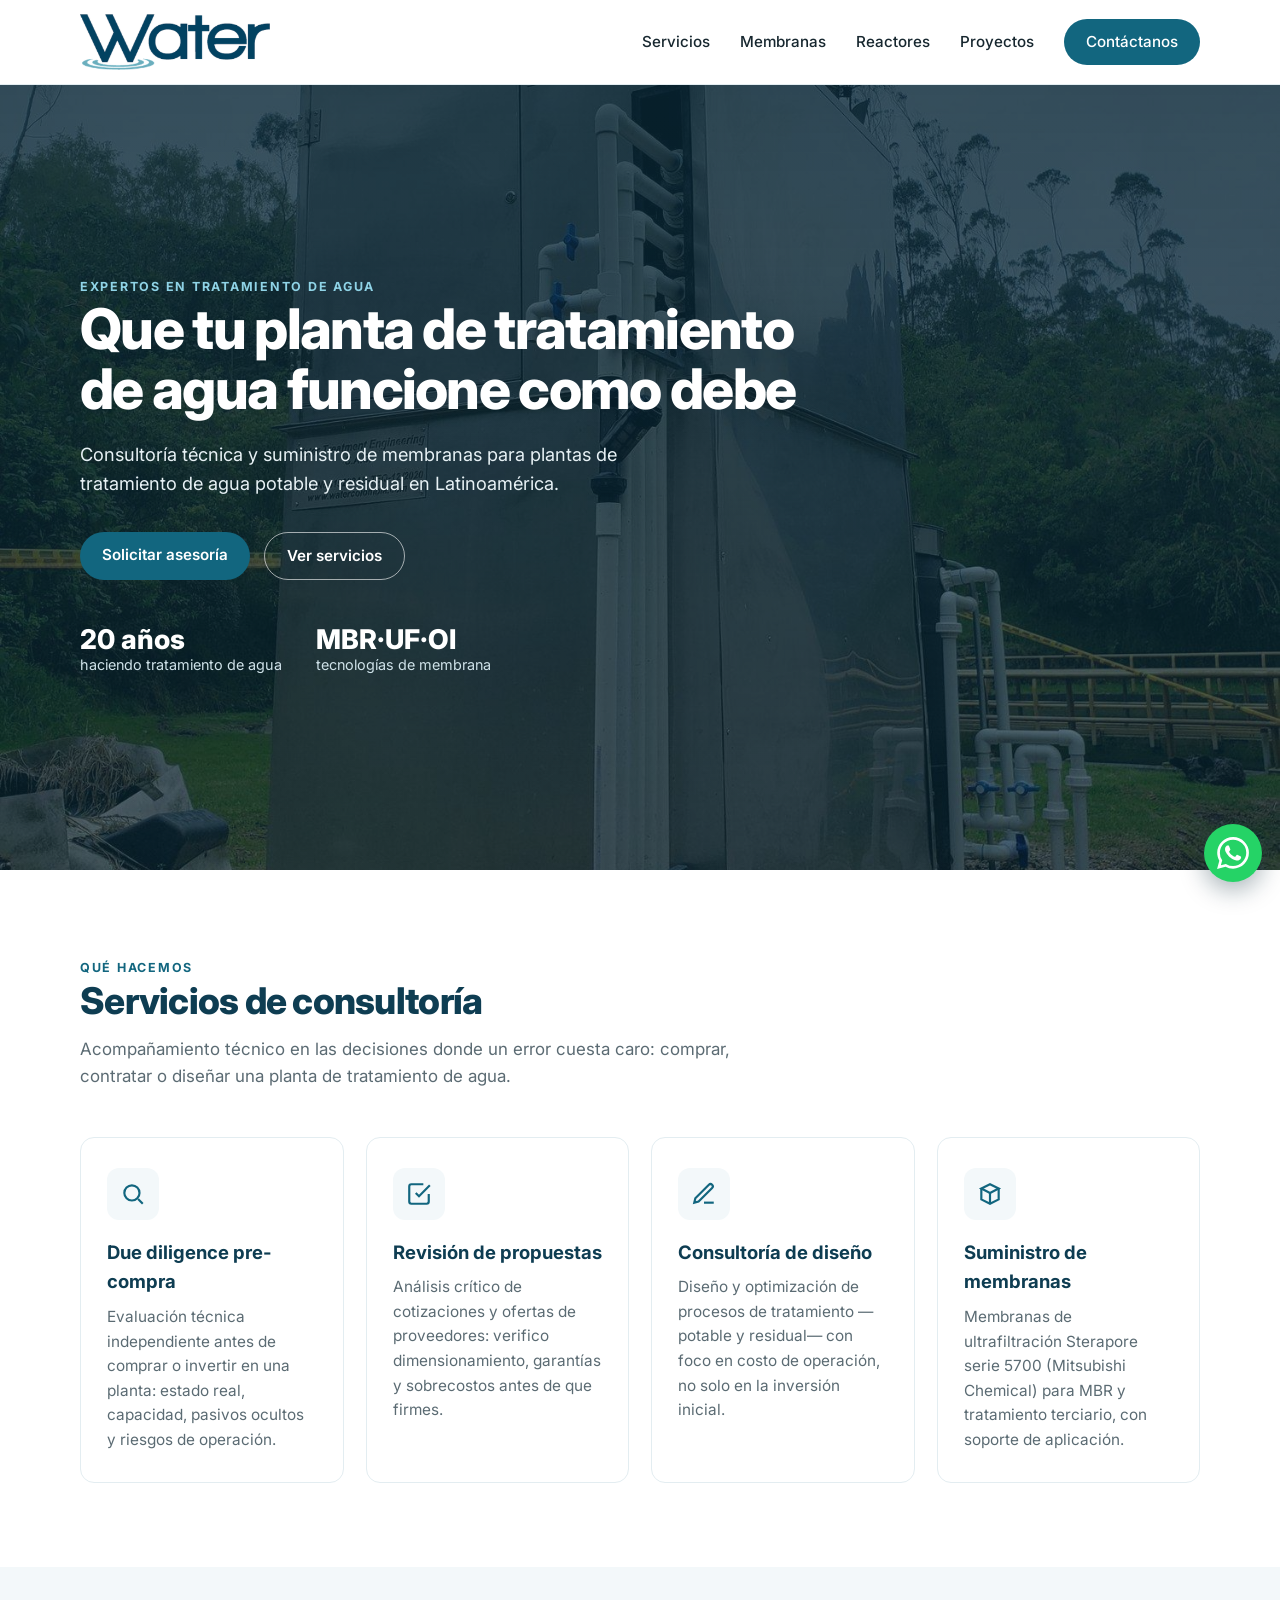
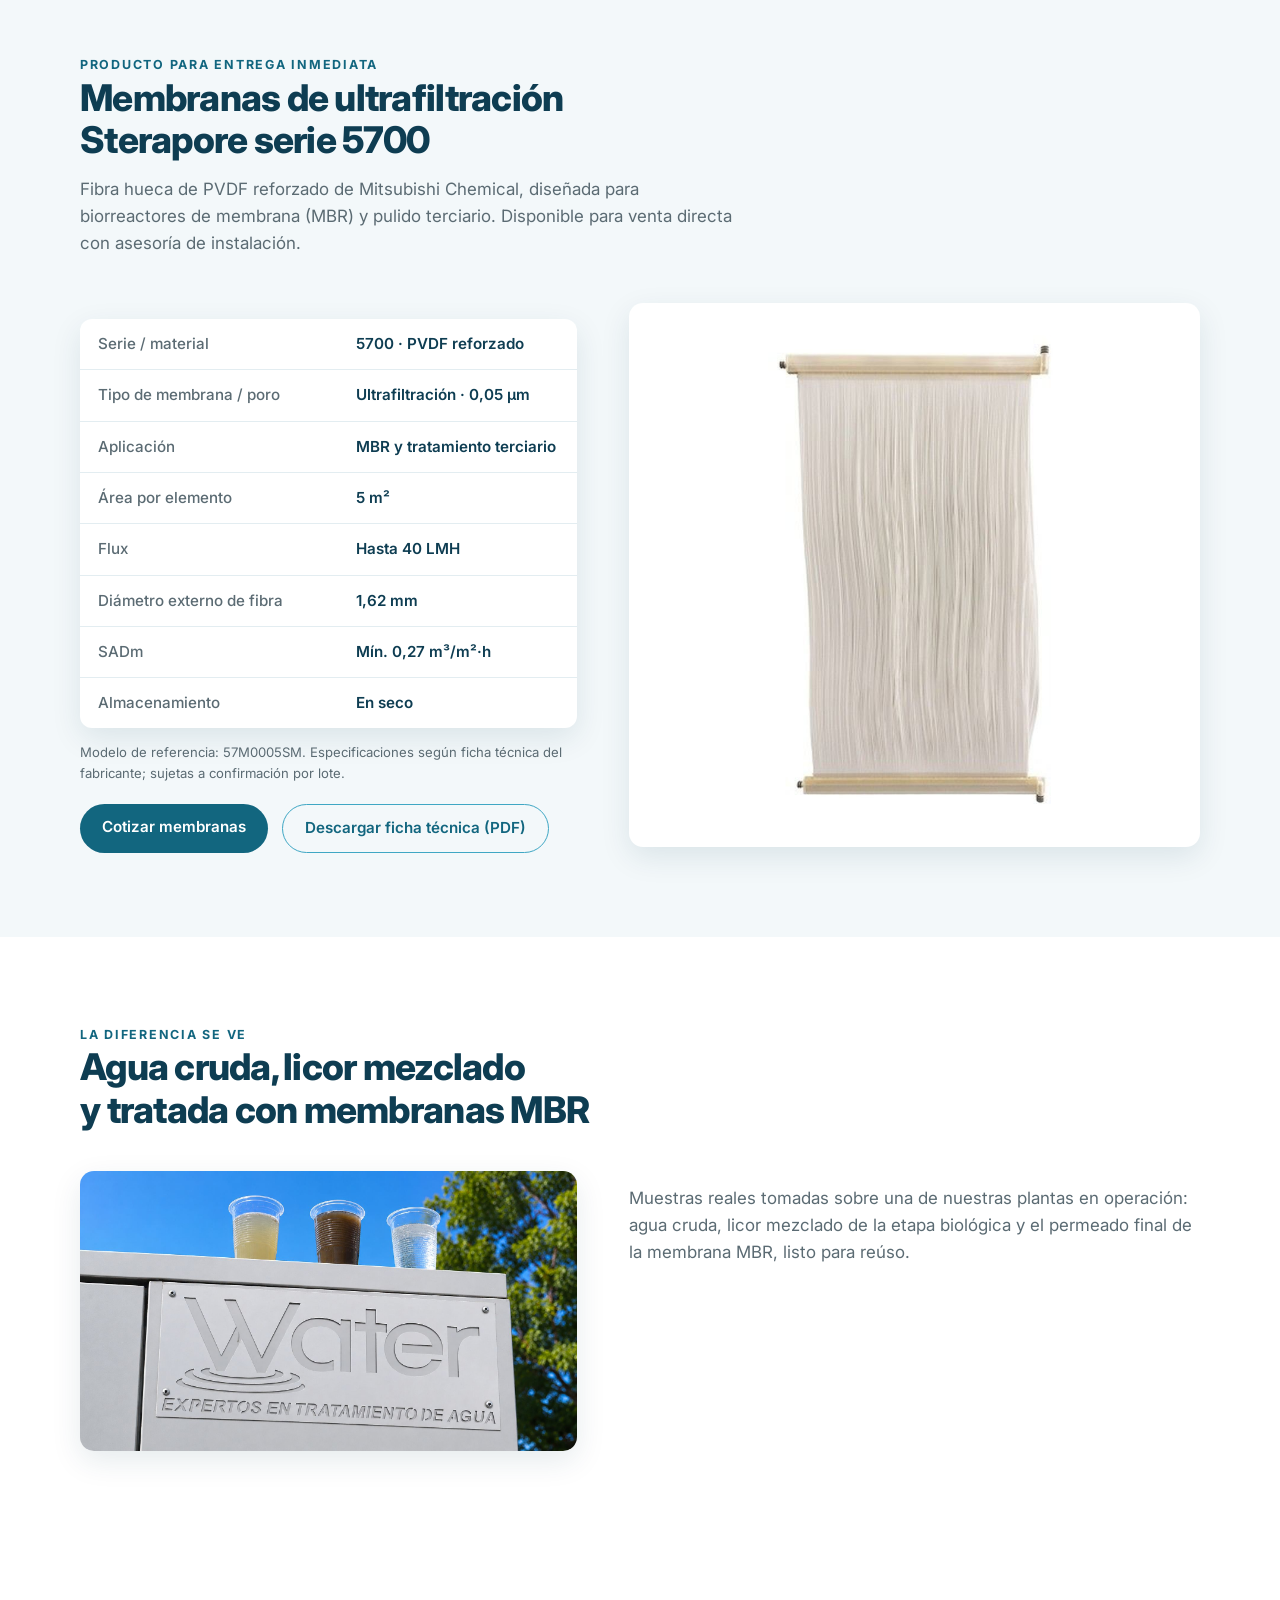
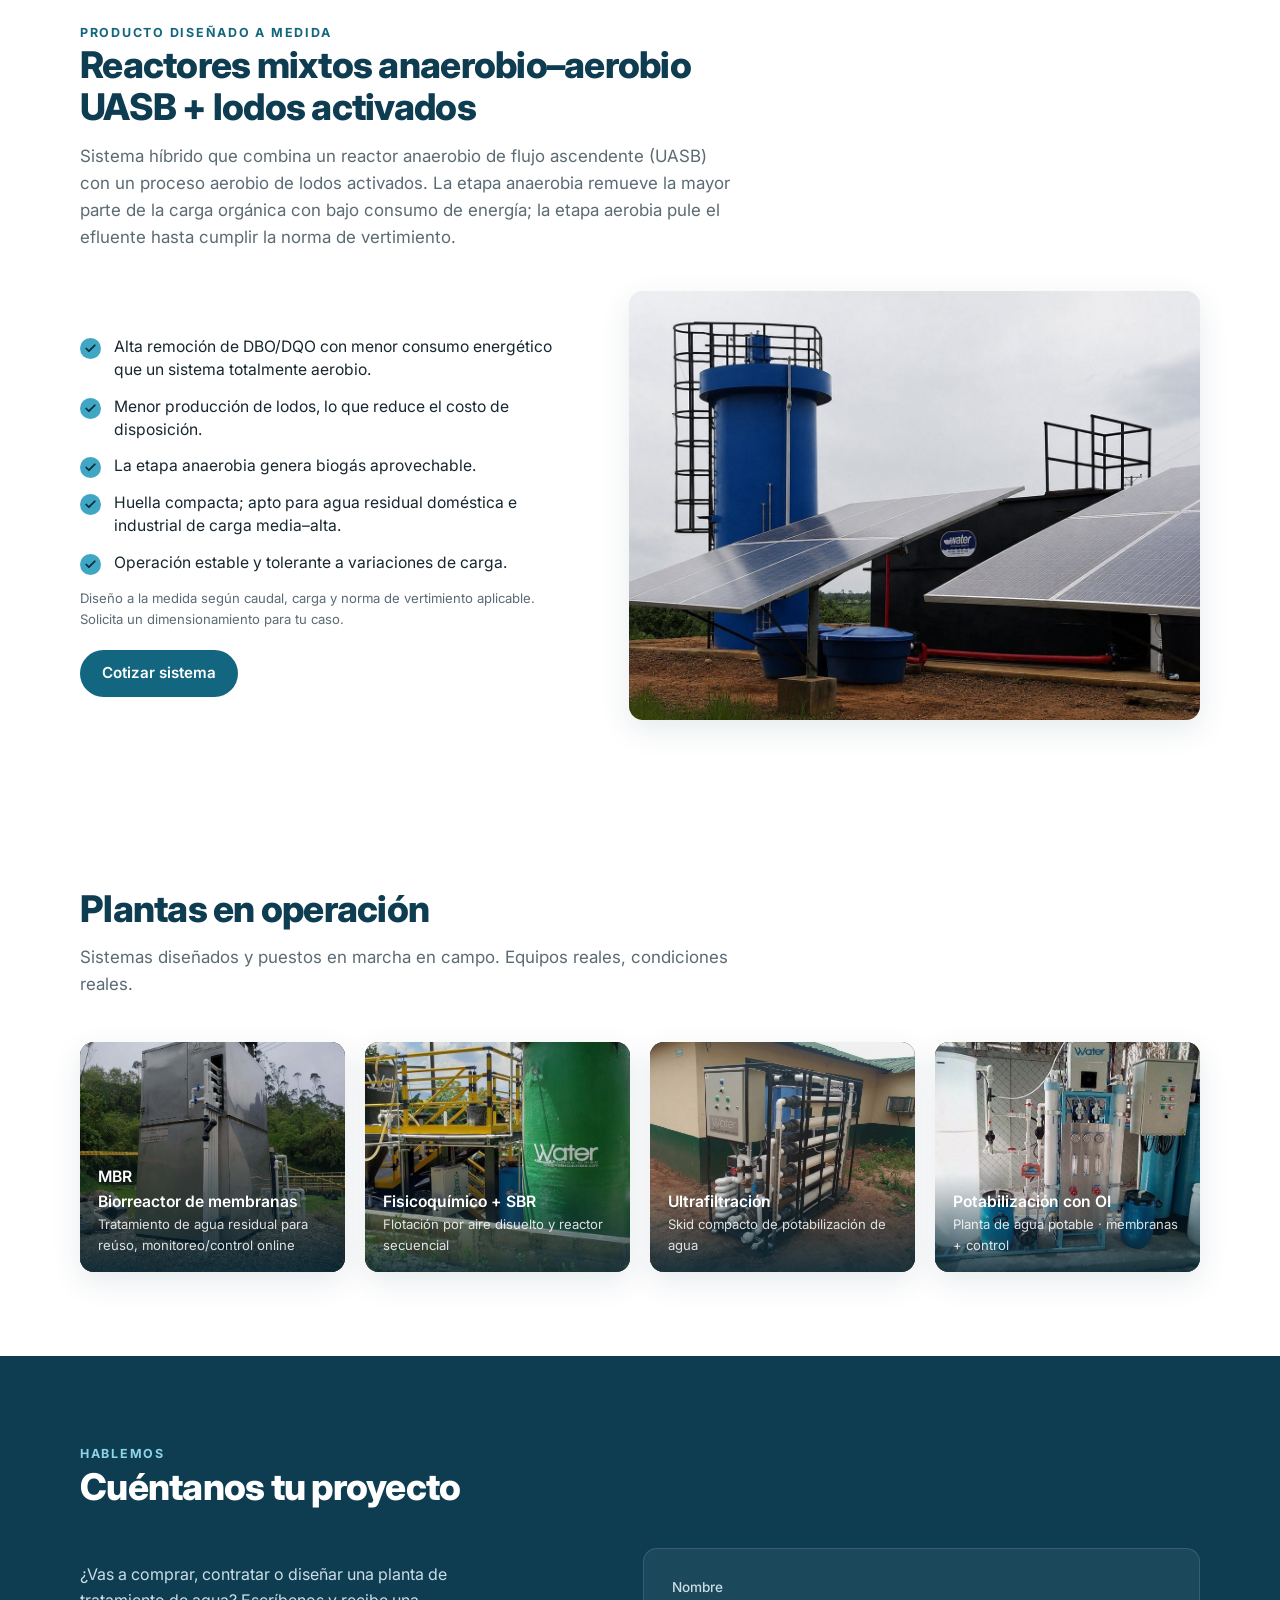
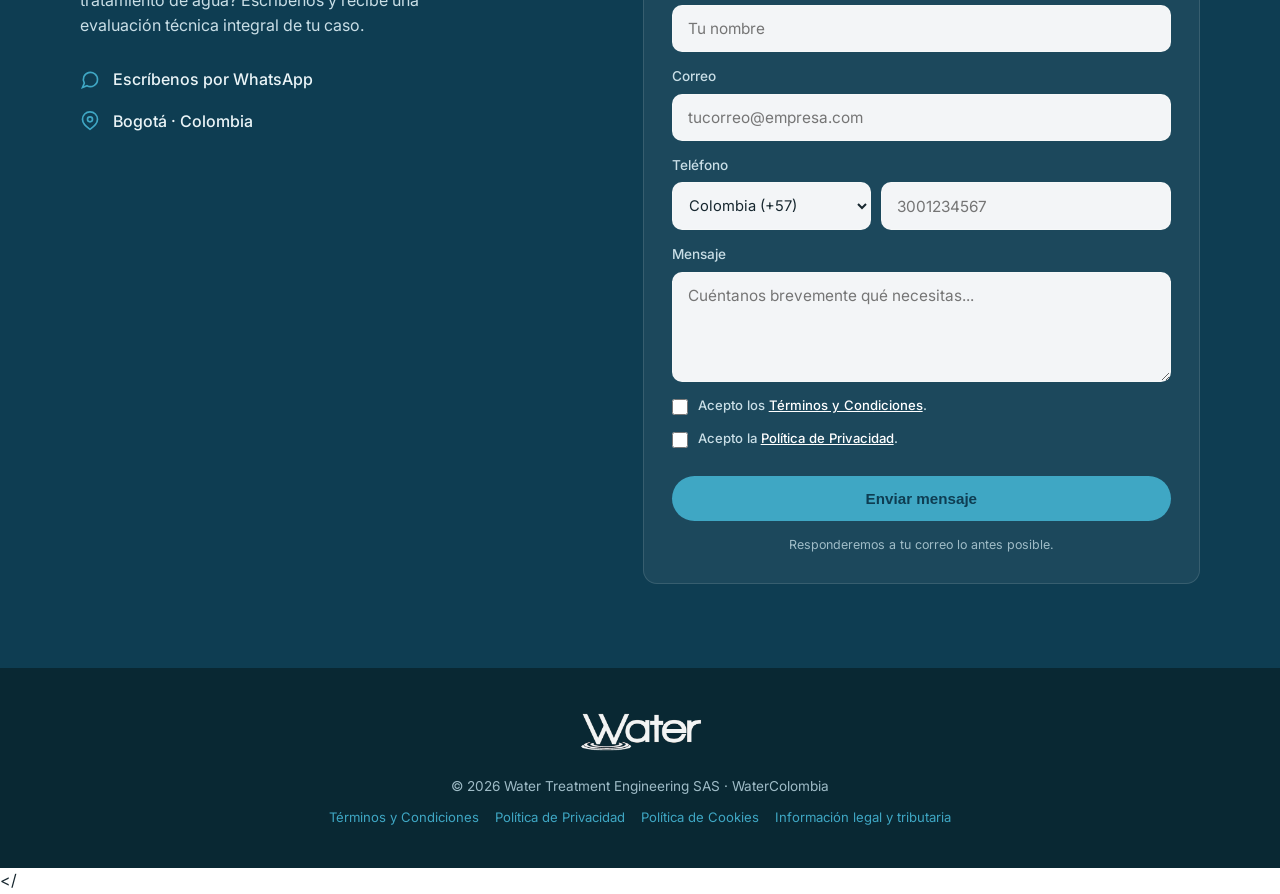
==== commit 56f14cd5: "Membranas: vuelve el boton de ficha tecnica con el PDF actualizado Reemplaza el PDF anterior por STE" ====
--- a/index.html
+++ b/index.html
@@ -309,7 +309,10 @@
           <tr><td>Almacenamiento</td><td>En seco</td></tr>
         </table>
         <p class="note">Modelo de referencia: 57M0005SM. Especificaciones según ficha técnica del fabricante; sujetas a confirmación por lote.</p>
-        <a href="#contacto" class="btn" style="margin-top:20px">Cotizar membranas</a>
+        <div style="margin-top:20px;display:flex;gap:14px;flex-wrap:wrap">
+          <a href="#contacto" class="btn">Cotizar membranas</a>
+          <a href="fichas-tecnicas/sterapore-5700-series.pdf" class="btn ghost" target="_blank" rel="noopener">Descargar ficha técnica (PDF)</a>
+        </div>
       </div>
       <div style="background:#fff;border-radius:var(--radius);box-shadow:var(--shadow);display:flex;justify-content:center;align-items:center;padding:32px">
         <img src="img/membrana-modulo.jpg" alt="Módulo de membrana de ultrafiltración de fibra hueca Sterapore" loading="lazy" style="width:auto;max-width:100%;max-height:480px;box-shadow:none;border-radius:0">
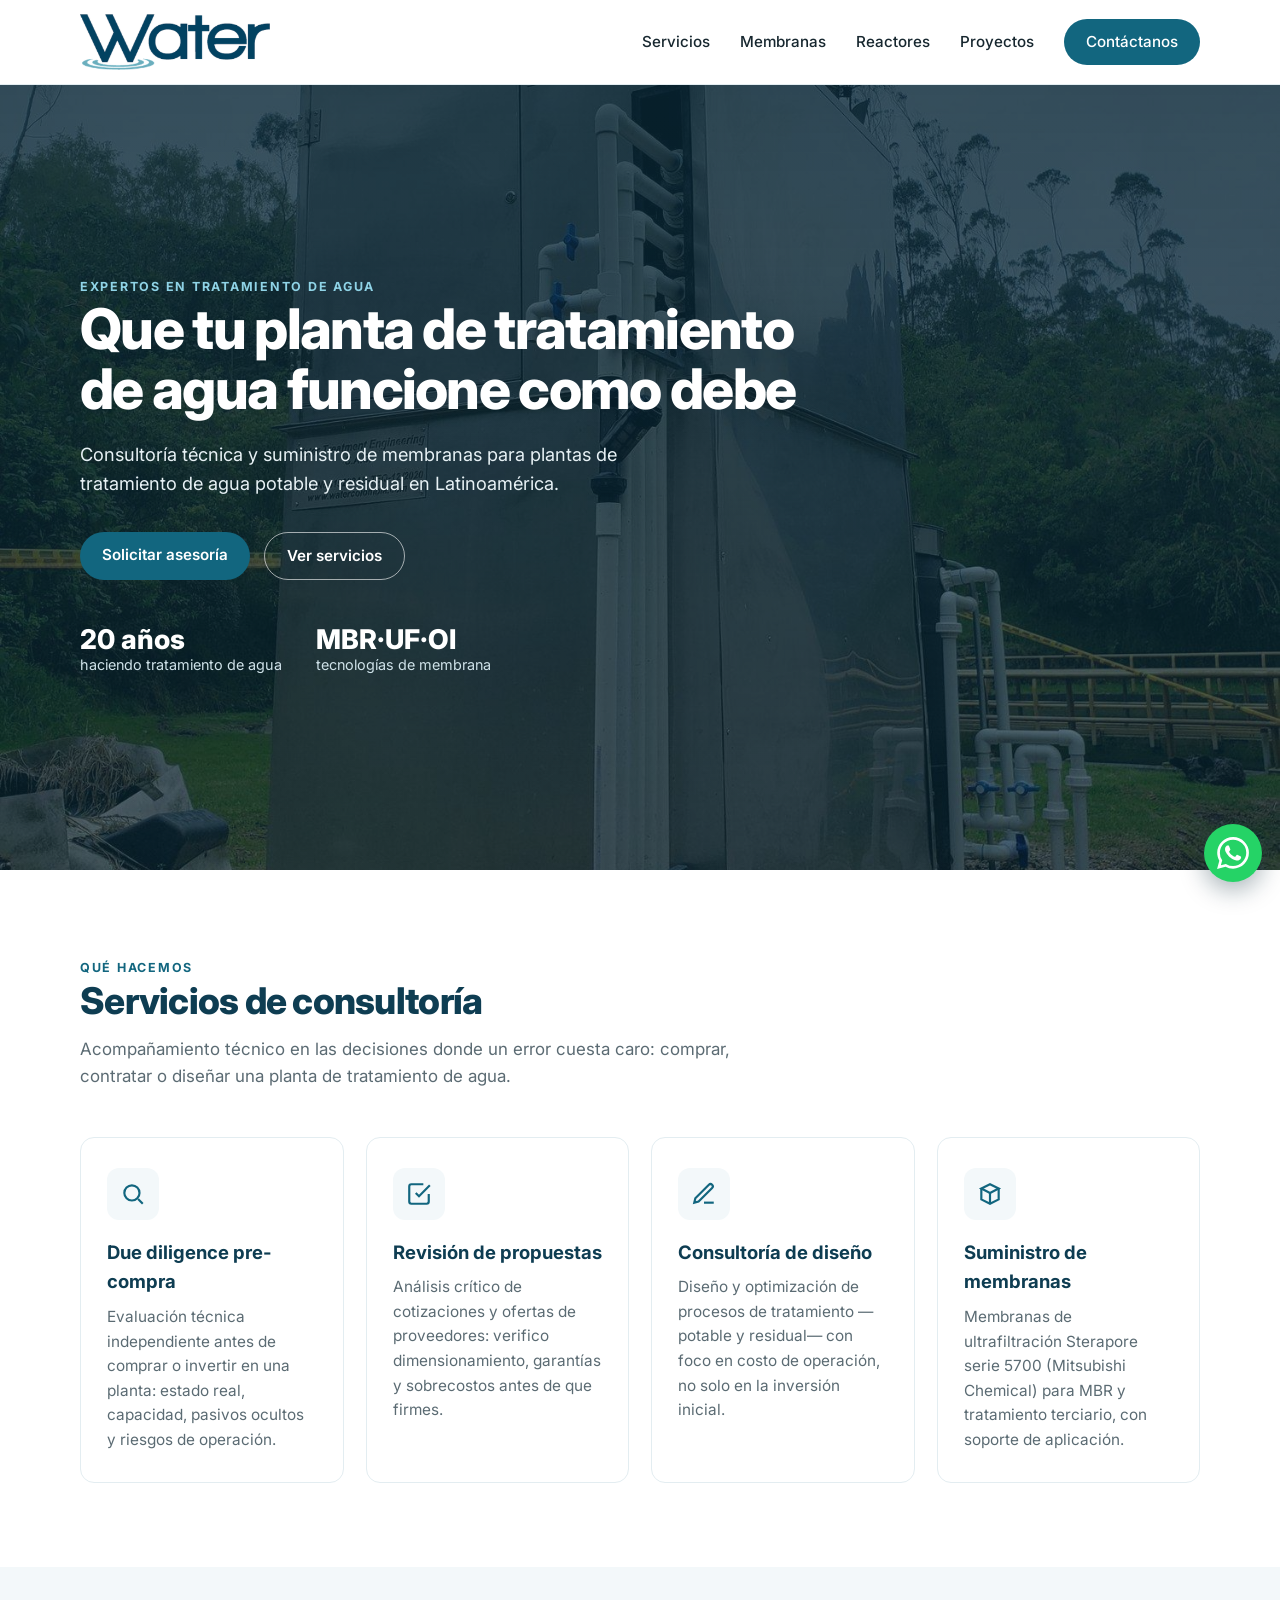
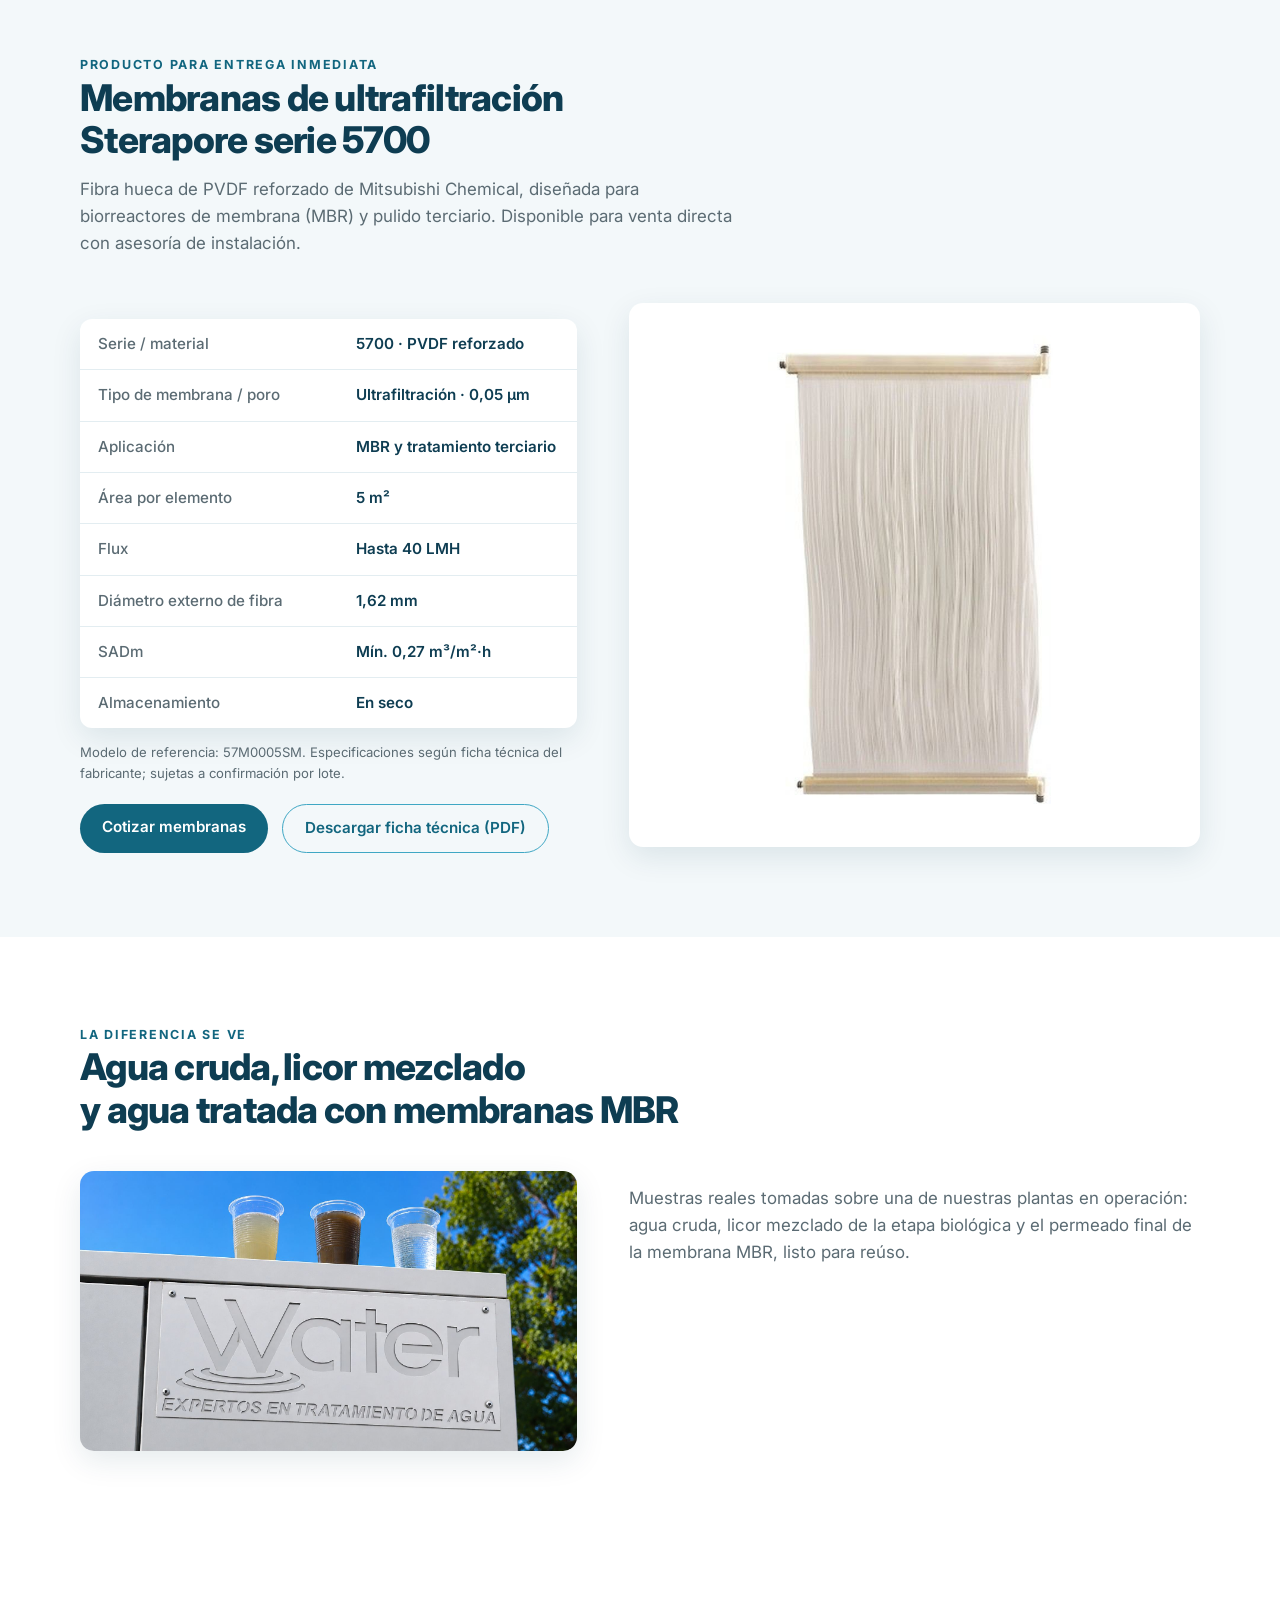
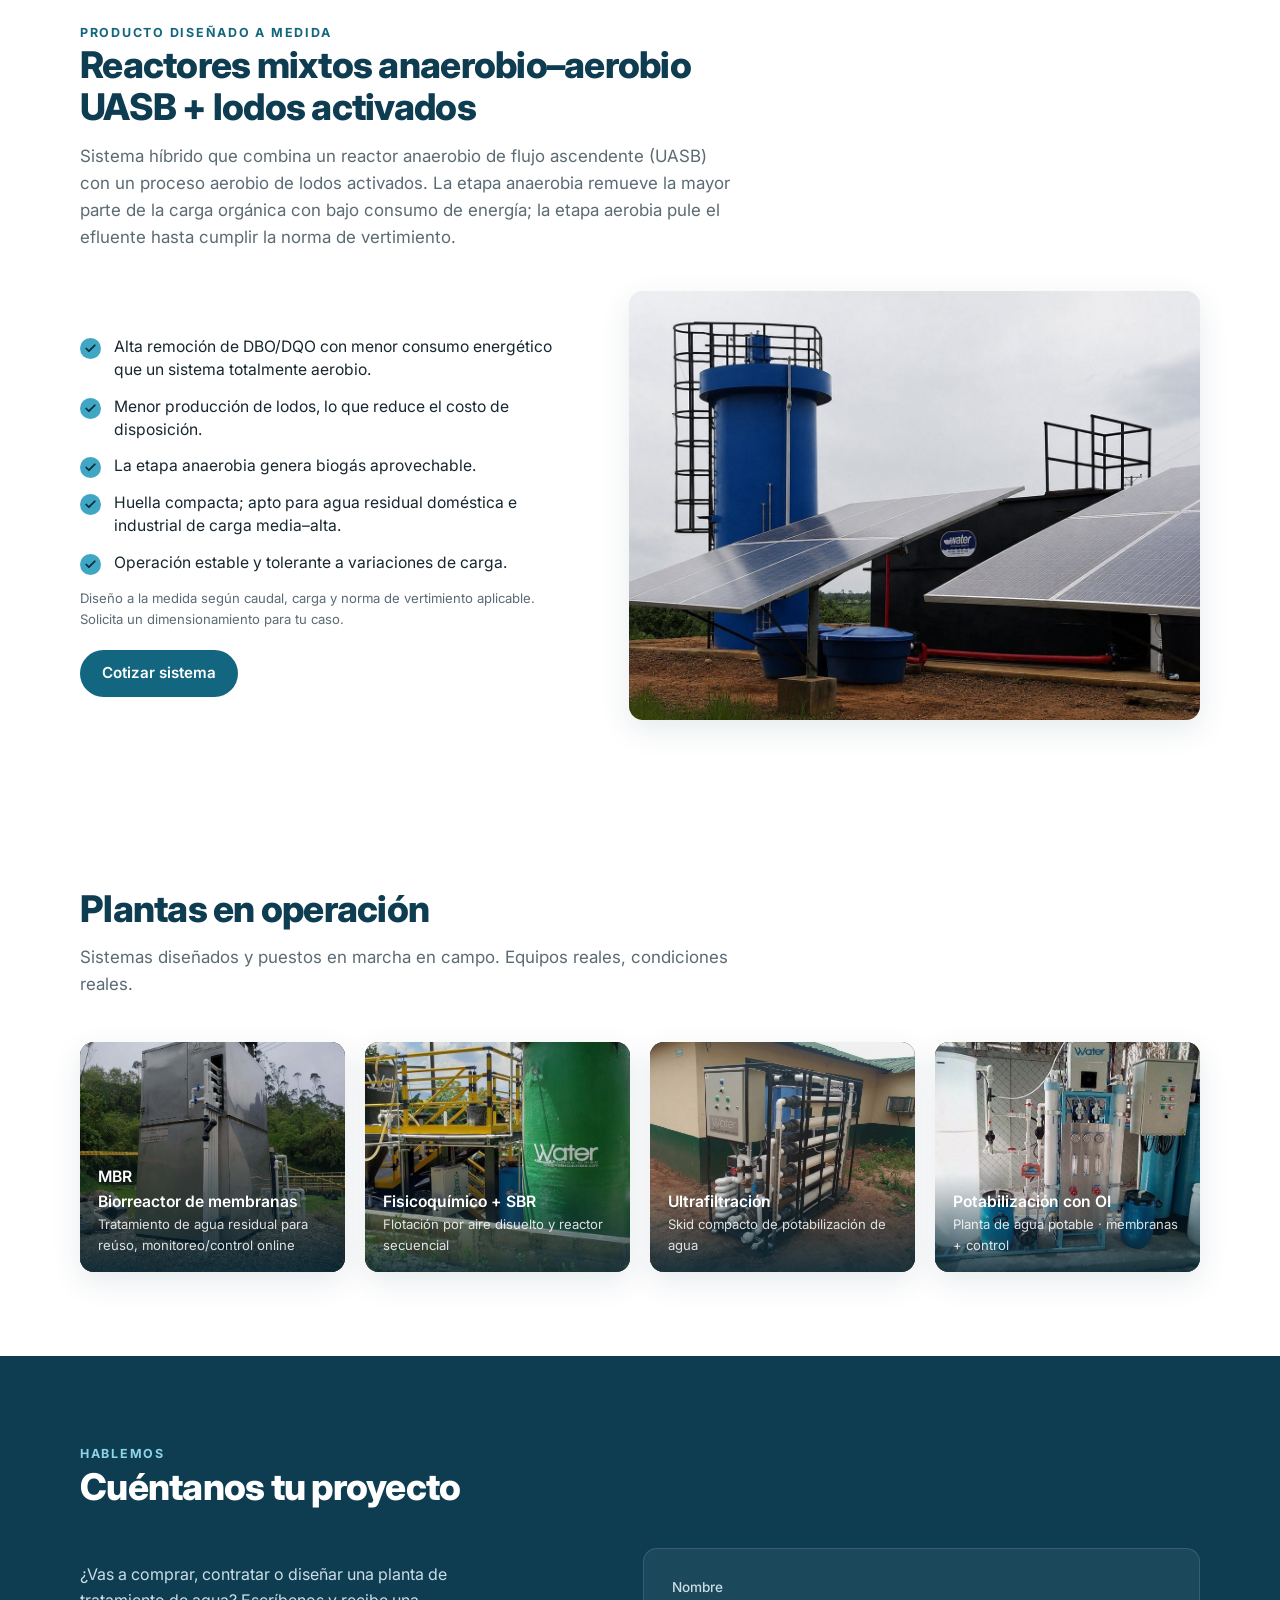
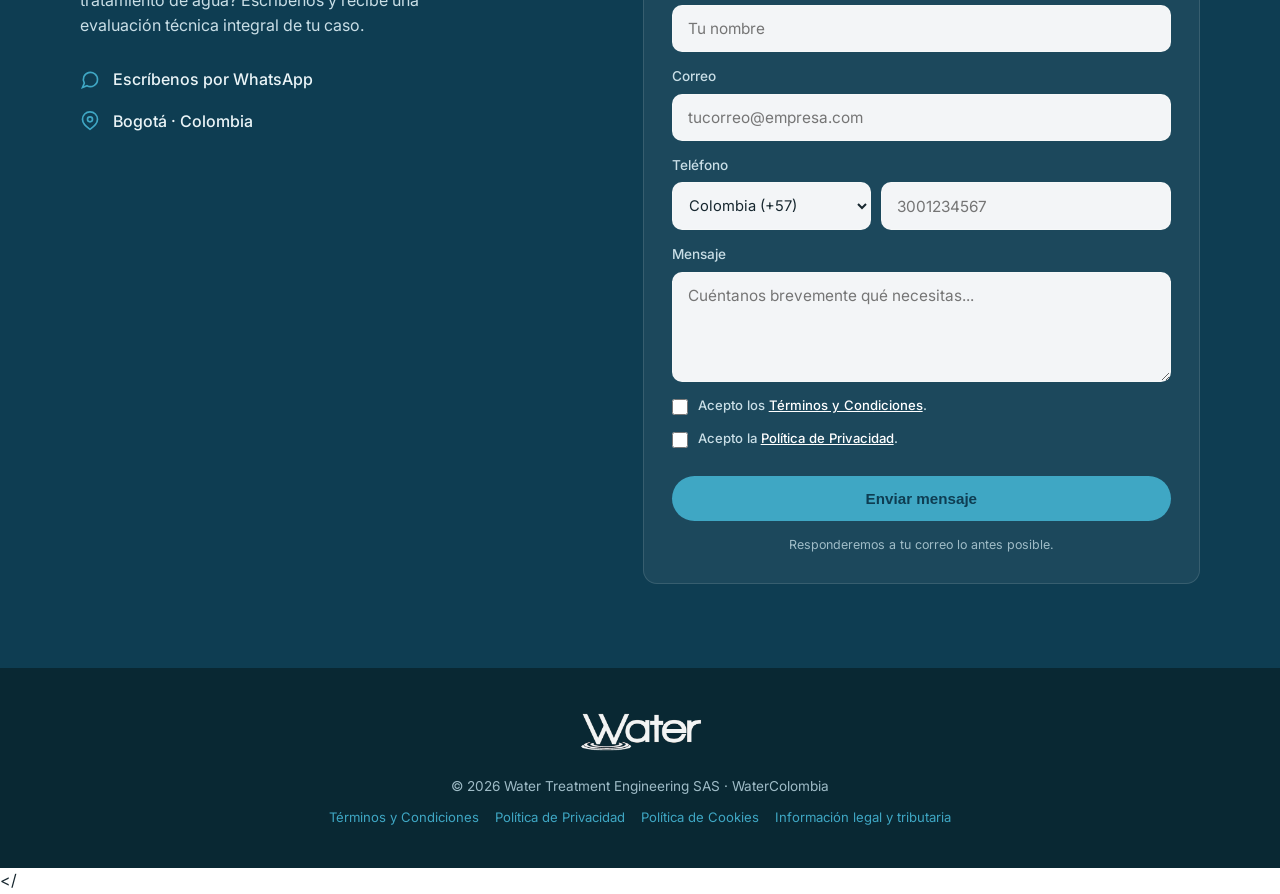
==== commit 9118ed9c: "Resultados: ajusta titulo a "y agua tratada" en vez de "y tratada" Co-Authored-By: Claude Sonnet 5 <" ====
--- a/index.html
+++ b/index.html
@@ -325,7 +325,7 @@
 <section id="resultados">
   <div class="wrap">
     <span class="eyebrow">La diferencia se ve</span>
-    <h2>Agua cruda, licor mezclado<br>y tratada con membranas MBR</h2>
+    <h2>Agua cruda, licor mezclado<br>y agua tratada con membranas MBR</h2>
 
     <div class="mem-grid" style="align-items:start">
       <img src="img/agua-tratada-mbr.jpg" alt="Comparación de muestras de agua cruda, licor mezclado y agua tratada con membranas MBR, totalmente clara" loading="lazy">
